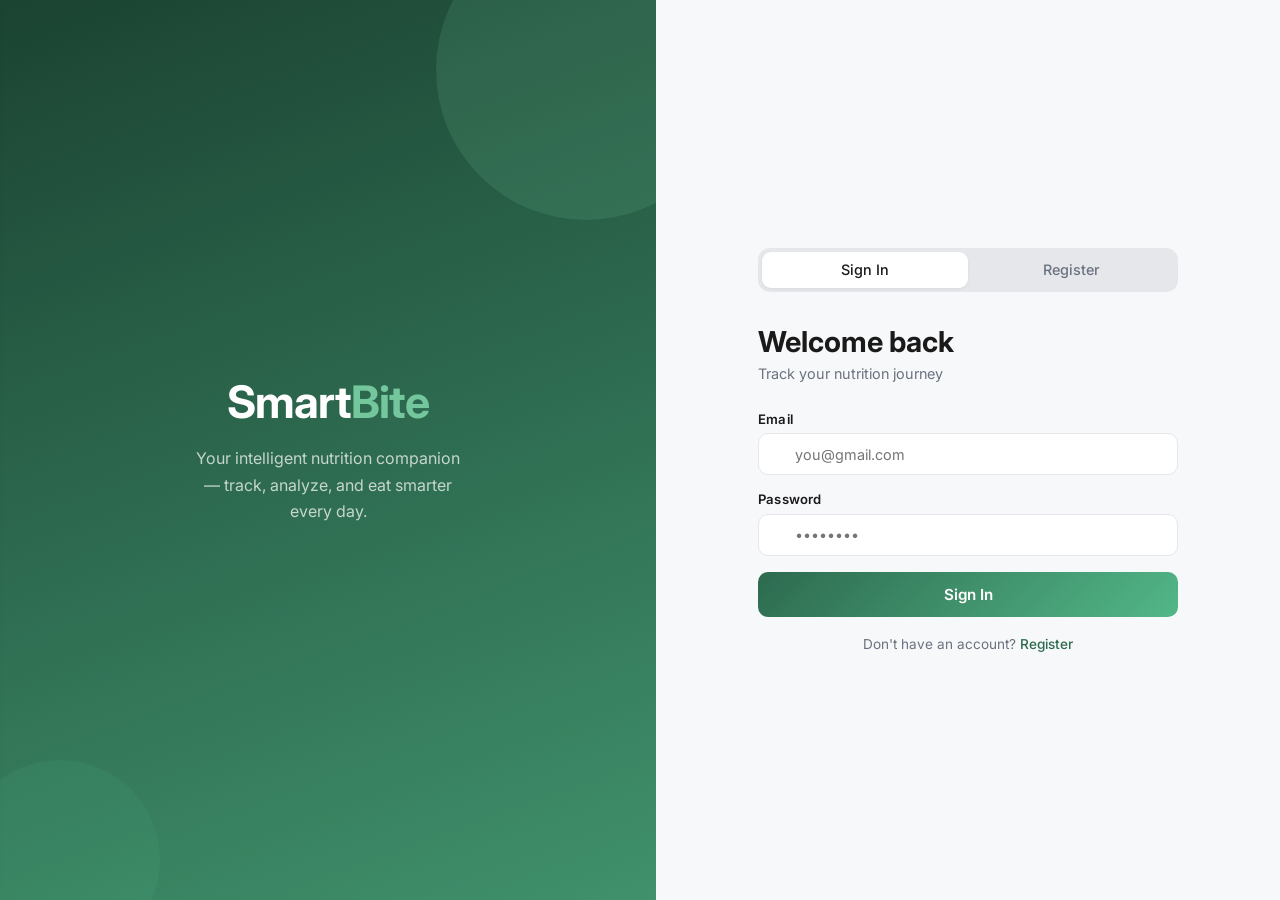
==== app.html @ bdd1c7d5 "Update app.html" ====
<!DOCTYPE html>
<html lang="en" data-theme="light">
<head>
  <meta charset="UTF-8">
  <meta name="viewport" content="width=device-width, initial-scale=1.0">
  <title>SmartBite — Your Nutrition Companion</title>
  <link href="https://fonts.googleapis.com/css2?family=Inter:wght@300;400;500;600;700&display=swap" rel="stylesheet">
  <link rel="stylesheet" href="https://cdnjs.cloudflare.com/ajax/libs/lucide/0.263.1/lucide.min.css">
  <link rel="stylesheet" href="style.css">
  <script src="https://cdn.jsdelivr.net/npm/@emailjs/browser@4/dist/email.min.js"></script>
  <script src="https://unpkg.com/lucide@latest/dist/umd/lucide.js"></script>
</head>
<body>

<!-- ========== OTP OVERLAY ========== -->
<div id="otp-screen">
  <div class="otp-box">
    <div class="otp-icon-wrap"><i data-lucide="mail-check" width="36" height="36"></i></div>
    <div class="otp-title">Verify your email</div>
    <div class="otp-sub">We sent a 6-digit code to<br><strong id="otp-email-display"></strong><br>Enter it below to activate your account.</div>
    <div class="otp-inputs">
      <input type="text" maxlength="1" id="otp-1" oninput="window.otpMove(this,1)" onkeydown="window.otpBack(event,1)">
      <input type="text" maxlength="1" id="otp-2" oninput="window.otpMove(this,2)" onkeydown="window.otpBack(event,2)">
      <input type="text" maxlength="1" id="otp-3" oninput="window.otpMove(this,3)" onkeydown="window.otpBack(event,3)">
      <input type="text" maxlength="1" id="otp-4" oninput="window.otpMove(this,4)" onkeydown="window.otpBack(event,4)">
      <input type="text" maxlength="1" id="otp-5" oninput="window.otpMove(this,5)" onkeydown="window.otpBack(event,5)">
      <input type="text" maxlength="1" id="otp-6" oninput="window.otpMove(this,6)" onkeydown="window.otpBack(event,6)">
    </div>
    <div class="otp-error" id="otp-error"></div>
    <button class="btn-primary" style="width:100%;margin-bottom:0.75rem" onclick="window.verifyOTP()">Verify &amp; Create Account</button>
    <div class="otp-resend">Didn't receive it? <a onclick="window.resendOTP()">Resend code</a></div>
    <div style="font-size:0.78rem;color:var(--muted);margin-top:0.5rem">
      <a href="#" style="color:var(--muted)" onclick="window.closeOTP(); return false;">← Back to registration</a>
    </div>
  </div>
</div>

<!-- ========== TERMS MODAL ========== -->
<div id="terms-modal">
  <div class="terms-box">
    <div class="terms-header">
      <h3>Terms of Service &amp; Privacy Policy</h3>
      <button class="terms-close" onclick="window.closeTerms()"><i data-lucide="x" width="18" height="18"></i></button>
    </div>
    <div class="terms-body">
      <p>Welcome to <strong>SmartBite</strong>. By creating an account, you agree to the following terms.</p>
      <h4>1. Acceptance of Terms</h4>
      <p>By registering and using SmartBite, you agree to be bound by these Terms of Service.</p>
      <h4>2. Use of the Service</h4>
      <p>SmartBite is a personal nutrition tracking tool for informational purposes only. Content including calorie estimates, BMI calculations, and AI-generated tips does not constitute medical advice. You must be at least 13 years of age to use SmartBite.</p>
      <h4>3. Health Disclaimer</h4>
      <p>SmartBite is not a substitute for professional medical advice. Always consult a qualified healthcare provider before making significant dietary changes.</p>
      <h4>4. Data Collection &amp; Privacy</h4>
      <p>We collect personal information provided during registration and food log data. This is stored securely via Firebase and used solely to provide app features. We do not sell or share your data with third parties for marketing.</p>
      <h4>5. AI-Generated Content</h4>
      <p>SmartBite uses AI to analyze food items and generate insights. These are estimates only and should not be used as a sole basis for medical or dietary decisions.</p>
      <h4>6. Account Termination</h4>
      <p>You may delete your account at any time. We reserve the right to suspend accounts that violate these terms.</p>
      <h4>7. Changes to Terms</h4>
      <p>We may update these Terms periodically. Continued use of SmartBite after changes constitutes acceptance.</p>
      <h4>8. Contact</h4>
      <p>Questions? Contact us at <strong>support@smartbite.app</strong></p>
      <p style="margin-top:1rem;color:var(--muted);font-size:0.78rem">Last updated: May 2026</p>
    </div>
    <div class="terms-footer">
      <button class="btn-primary" style="width:100%;max-width:280px" onclick="window.acceptTerms()">I Understand &amp; Agree</button>
    </div>
  </div>
</div>

<!-- ========== BURGER MENU ========== -->
<div id="burger-overlay" onclick="window.closeBurger()"></div>
<div id="burger-menu">
  <div class="burger-header">
    <div class="burger-logo">Smart<span>Bite</span></div>
    <button onclick="window.closeBurger()" class="burger-close"><i data-lucide="x" width="20" height="20"></i></button>
  </div>
  <div class="burger-user">
    <div class="burger-avatar" id="burger-avatar">?</div>
    <div>
      <div class="burger-name" id="burger-name">--</div>
      <div class="burger-email" id="burger-email">--</div>
    </div>
  </div>
  <nav class="burger-nav">
    <button class="burger-link active" onclick="window.showPage('dashboard'); window.closeBurger()">
      <i data-lucide="layout-dashboard" width="18" height="18"></i> Dashboard
    </button>
    <button class="burger-link" onclick="window.showPage('log'); window.closeBurger()">
      <i data-lucide="clipboard-list" width="18" height="18"></i> Food Log
    </button>
    <button class="burger-link" onclick="window.showPage('recommendations'); window.closeBurger()">
      <i data-lucide="lightbulb" width="18" height="18"></i> Smart Advice
    </button>
    <button class="burger-link" onclick="window.showPage('profile'); window.closeBurger()">
      <i data-lucide="user" width="18" height="18"></i> Profile
    </button>
  </nav>
  <div class="burger-divider"></div>
  <div class="burger-bottom">
    <div class="burger-theme-row">
      <span><i data-lucide="sun" width="16" height="16"></i> Theme</span>
      <button class="theme-toggle" id="theme-toggle-btn" onclick="window.toggleTheme()">
        <span class="theme-thumb"></span>
      </button>
    </div>
    <button class="burger-logout" onclick="window.doLogout()">
      <i data-lucide="log-out" width="18" height="18"></i> Logout
    </button>
  </div>
</div>

<!-- ========== AUTH SCREEN ========== -->
<div id="auth-screen">
  <div class="auth-left">
    <div class="auth-logo">Smart<span>Bite</span></div>
    <p class="auth-tagline">Your intelligent nutrition companion — track, analyze, and eat smarter every day.</p>
    <div class="auth-deco-circles">
      <div class="deco-circle c1"></div>
      <div class="deco-circle c2"></div>
    </div>
  </div>
  <div class="auth-right">
    <div class="auth-box">
      <div class="auth-tabs">
        <div class="auth-tab active" onclick="window.switchTab('login')">Sign In</div>
        <div class="auth-tab" onclick="window.switchTab('register')">Register</div>
      </div>

      <!-- LOGIN FORM -->
      <div id="login-form">
        <h1 class="auth-title">Welcome back</h1>
        <p class="auth-sub">Track your nutrition journey</p>
        <div class="field">
          <label>Email</label>
          <div class="input-icon-wrap">
            <i data-lucide="mail" width="16" height="16" class="input-icon"></i>
            <input type="email" id="login-email" placeholder="you@gmail.com">
          </div>
        </div>
        <div class="field">
          <label>Password</label>
          <div class="input-icon-wrap">
            <i data-lucide="lock" width="16" height="16" class="input-icon"></i>
            <input type="password" id="login-pass" placeholder="••••••••">
            <button type="button" class="eye-btn" onclick="window.togglePass('login-pass', this)">
              <i data-lucide="eye" width="16" height="16"></i>
            </button>
          </div>
        </div>
        <button class="btn-primary" onclick="window.doLogin()">Sign In</button>
        <p class="auth-switch">Don't have an account? <a href="#" onclick="window.switchTab('register'); return false;">Register</a></p>
      </div>

      <!-- REGISTER FORM -->
      <div id="register-form" style="display:none">
        <h1 class="auth-title">Create account</h1>
        <p class="auth-sub">Let's personalize your experience</p>
        <div class="field-row">
          <div class="field"><label>First Name</label>
            <div class="input-icon-wrap"><i data-lucide="user" width="16" height="16" class="input-icon"></i><input type="text" id="reg-fname" placeholder="Juan"></div>
          </div>
          <div class="field"><label>Last Name</label>
            <div class="input-icon-wrap"><i data-lucide="user" width="16" height="16" class="input-icon"></i><input type="text" id="reg-lname" placeholder="Cruz"></div>
          </div>
        </div>
        <div class="field">
          <label>Gmail Address</label>
          <div class="input-icon-wrap">
            <i data-lucide="mail" width="16" height="16" class="input-icon"></i>
            <input type="email" id="reg-email" placeholder="you@gmail.com" oninput="window.checkGmail()">
          </div>
          <div class="pass-hint" id="gmail-hint"></div>
        </div>
        <div class="field">
          <label>Password</label>
          <div class="input-icon-wrap">
            <i data-lucide="lock" width="16" height="16" class="input-icon"></i>
            <input type="password" id="reg-pass" placeholder="Min. 8 chars, A-Z, 0-9, @#$..." oninput="window.checkPassStrength()">
            <button type="button" class="eye-btn" onclick="window.togglePass('reg-pass', this)">
              <i data-lucide="eye" width="16" height="16"></i>
            </button>
          </div>
          <div class="pass-strength"><div class="pass-strength-bar" id="pass-bar"></div></div>
          <div class="pass-hint" id="pass-hint"></div>
          <div class="pass-rules" id="pass-rules">
            <div class="rule" id="r-len"><i data-lucide="circle" width="12" height="12"></i> At least 8 characters</div>
            <div class="rule" id="r-upper"><i data-lucide="circle" width="12" height="12"></i> One uppercase letter (A-Z)</div>
            <div class="rule" id="r-num"><i data-lucide="circle" width="12" height="12"></i> One number (0-9)</div>
            <div class="rule" id="r-special"><i data-lucide="circle" width="12" height="12"></i> One special character (!@#$%)</div>
          </div>
        </div>
        <div class="field">
          <label>Confirm Password</label>
          <div class="input-icon-wrap">
            <i data-lucide="lock" width="16" height="16" class="input-icon"></i>
            <input type="password" id="reg-pass-confirm" placeholder="Re-enter your password" oninput="window.checkPassMatch()">
            <button type="button" class="eye-btn" onclick="window.togglePass('reg-pass-confirm', this)">
              <i data-lucide="eye" width="16" height="16"></i>
            </button>
          </div>
          <div class="pass-hint" id="pass-match-hint"></div>
        </div>
        <div class="field-row">
          <div class="field"><label>Age</label>
            <div class="input-icon-wrap"><i data-lucide="calendar" width="16" height="16" class="input-icon"></i><input type="number" id="reg-age" placeholder="25" min="10" max="100"></div>
          </div>
          <div class="field"><label>Gender</label>
            <select id="reg-gender">
              <option value="male">Male</option>
              <option value="female">Female</option>
              <option value="prefer_not">Prefer not to say</option>
            </select>
          </div>
        </div>
        <div class="field-row">
          <div class="field"><label>Height (cm)</label>
            <div class="input-icon-wrap"><i data-lucide="ruler" width="16" height="16" class="input-icon"></i><input type="number" id="reg-height" placeholder="170" min="100" max="250"></div>
          </div>
          <div class="field"><label>Weight (kg)</label>
            <div class="input-icon-wrap"><i data-lucide="weight" width="16" height="16" class="input-icon"></i><input type="number" id="reg-weight" placeholder="65" min="30" max="300"></div>
          </div>
        </div>
        <div class="field"><label>Goal</label>
          <select id="reg-goal">
            <option value="lose">Lose Weight</option>
            <option value="maintain">Maintain Weight</option>
            <option value="gain">Gain Muscle</option>
            <option value="healthy">Eat Healthier</option>
          </select>
        </div>
        <div class="checkbox-row">
          <input type="checkbox" id="reg-terms">
          <label for="reg-terms">I have read and agree to the <a onclick="window.openTerms(); return false;">Terms of Service &amp; Privacy Policy</a></label>
        </div>
        <button class="btn-primary" style="margin-top:1rem" onclick="window.doRegister()">Continue to Verification</button>
        <p class="auth-switch">Already have an account? <a href="#" onclick="window.switchTab('login'); return false;">Sign In</a></p>
      </div>
    </div>
  </div>
</div>

<!-- ========== APP SCREEN ========== -->
<div id="app-screen" style="display:none">
  <nav>
    <button class="burger-btn" onclick="window.openBurger()"><i data-lucide="menu" width="22" height="22"></i></button>
    <div class="nav-logo">Smart<span>Bite</span></div>
    <div class="nav-avatar-wrap">
      <div class="avatar" id="nav-avatar" onclick="window.showPage('profile')">?</div>
    </div>
  </nav>

  <div class="main">

    <!-- DASHBOARD PAGE -->
    <div class="page active" id="page-dashboard">
      <h1 class="page-title" id="dash-greeting">Good morning!</h1>
      <p class="page-sub" id="dash-date">Today's nutrition overview</p>

      <div class="bmi-hero">
        <div class="bmi-hero-left">
          <div class="bmi-label">YOUR BMI</div>
          <div class="bmi-value" id="dash-bmi">--</div>
          <div class="bmi-cat" id="dash-bmi-cat">--</div>
          <div class="bmi-note" id="dash-bmi-note"></div>
        </div>
        <div class="bmi-hero-right">
          <div class="cal-label">TODAY'S CALORIES</div>
          <div class="cal-value" id="dash-cals-today">0</div>
          <div class="cal-goal" id="dash-cals-goal"></div>
          <div class="cal-bar-track"><div class="cal-bar-fill" id="dash-cal-bar"></div></div>
        </div>
      </div>

      <div class="stats-grid">
        <div class="stat-card">
          <div class="stat-icon" style="background:var(--green-pale)"><i data-lucide="salad" width="20" height="20" style="color:var(--green)"></i></div>
          <div class="stat-num" id="s-foods">0</div>
          <div class="stat-lbl">Foods logged today</div>
          <div class="stat-prog"><div class="stat-prog-bar" id="sp-foods"></div></div>
        </div>
        <div class="stat-card">
          <div class="stat-icon" style="background:#FFF3E0"><i data-lucide="leaf" width="20" height="20" style="color:#E65100"></i></div>
          <div class="stat-num" id="s-healthy">0%</div>
          <div class="stat-lbl">Healthy food ratio</div>
          <div class="stat-prog"><div class="stat-prog-bar orange" id="sp-healthy"></div></div>
        </div>
        <div class="stat-card">
          <div class="stat-icon" style="background:#E3F2FD"><i data-lucide="flame" width="20" height="20" style="color:#1565C0"></i></div>
          <div class="stat-num" id="s-streak">0</div>
          <div class="stat-lbl">Day logging streak</div>
          <div class="stat-prog"><div class="stat-prog-bar blue" id="sp-streak"></div></div>
        </div>
      </div>

      <!-- Nutrition Tips Panel (small, on dashboard) -->
      <div class="dash-tips-row">
        <div class="dash-tips-card" id="dash-tips-card">
          <div class="dash-tips-header">
            <i data-lucide="lightbulb" width="16" height="16"></i>
            <span>Quick Tip</span>
            <div class="dash-tip-badge" id="dash-tip-badge">🎯 Goal</div>
          </div>
          <div class="dash-tip-body" id="dash-tip-body">Loading your tip...</div>
        </div>
      </div>

      <h2 class="section-hd">Recent Food Logs</h2>
      <div class="recent-grid" id="dash-recent"></div>

      <h2 class="section-hd" style="margin-top:1.5rem">Smart Recommendations</h2>
      <div id="dash-recos"></div>
    </div>

    <!-- FOOD LOG PAGE -->
    <div class="page" id="page-log">
      <h1 class="page-title">Food Log</h1>
      <p class="page-sub">Snap a photo of your meal or type it in — AI will estimate the calories instantly</p>

      <div class="log-form">
        <div class="log-form-title">Log a Meal</div>

        <!-- Photo Upload Zone -->
        <div class="photo-upload-zone" id="photo-upload-zone" onclick="document.getElementById('food-photo-input').click()" ondragover="event.preventDefault()" ondrop="window.handlePhotoDrop(event)">
          <input type="file" id="food-photo-input" accept="image/*" capture="environment" style="display:none" onchange="window.handleFoodPhoto(this)">
          <div class="photo-upload-inner" id="photo-upload-inner">
            <div class="photo-upload-icon">
              <i data-lucide="camera" width="28" height="28"></i>
            </div>
            <div class="photo-upload-text">Tap to take a photo or upload food image</div>
            <div class="photo-upload-hint">📷 AI sees your food and calculates calories — no typing needed!</div>
          </div>
          <div class="photo-preview-wrap" id="photo-preview-wrap" style="display:none">
            <img id="food-photo-preview" src="" alt="Food preview">
            <button class="photo-remove-btn" onclick="window.clearFoodPhoto(event)" title="Remove photo">
              <i data-lucide="x" width="14" height="14"></i>
            </button>
          </div>
        </div>

        <!-- Food Name + Meal Row -->
        <div class="log-row" style="margin-top:1rem">
          <div class="field" style="margin:0">
            <label>Food Name <span style="color:var(--green);font-weight:500;font-size:.75rem">— AI detects from photo automatically</span></label>
            <div class="input-icon-wrap">
              <i data-lucide="utensils" width="16" height="16" class="input-icon"></i>
              <input type="text" id="food-name" placeholder="Optional — leave blank if using photo">
            </div>
          </div>
          <div class="field" style="margin:0">
            <label>Meal Time</label>
            <select id="food-meal">
              <option value="breakfast">Breakfast</option>
              <option value="lunch" selected>Lunch</option>
              <option value="dinner">Dinner</option>
              <option value="snack">Snack</option>
            </select>
          </div>
          <div class="field" style="margin:0;display:flex;align-items:flex-end">
            <button class="btn-primary btn-analyze" onclick="window.logFood()">
              <i data-lucide="scan-line" width="15" height="15"></i> Analyze &amp; Log
            </button>
          </div>
        </div>

        <div id="analysis-area" style="display:none;margin-top:1rem">
          <div class="analysis-loading" id="analysis-loading"><div class="spinner"></div> Analyzing with AI...</div>
          <div class="analysis-box" id="analysis-result" style="display:none"></div>
        </div>
      </div>

      <h2 class="section-hd">Today's Log</h2>
      <div class="log-entries" id="log-entries">
        <div class="empty-state">
          <i data-lucide="utensils-crossed" width="40" height="40" style="color:var(--muted);margin-bottom:.8rem"></i>
          <div>No foods logged yet today</div>
          <div class="empty-hint">Take a photo or type your first meal above</div>
        </div>
      </div>
    </div>

    <!-- SMART ADVICE PAGE -->
    <div class="page" id="page-recommendations">
      <h1 class="page-title">Smart Advice</h1>
      <p class="page-sub">AI-powered personalized nutrition tips based on your goal</p>

      <div class="advice-grid">
        <!-- LEFT: Nutrition Tips -->
        <div class="settings-card">
          <div class="settings-title"><i data-lucide="sparkles" width="14" height="14"></i> Nutrition Tips</div>
          <div class="tips-panel" id="nutrition-tips-panel">
            <div class="goal-badge" id="tips-goal-badge">Your Goal</div>
          </div>
        </div>

        <!-- RIGHT: SmartBite AI Advice -->
        <div class="settings-card ai-advice-card">
          <div class="settings-title"><i data-lucide="bot" width="14" height="14"></i> SmartBite AI Advisor</div>
          <div id="ai-advice-content">
            <div class="ai-advice-intro">
              <i data-lucide="brain-circuit" width="32" height="32" style="color:var(--green);margin-bottom:.5rem"></i>
              <p>Get personalized AI nutrition advice based on your profile, BMI, and recent food logs.</p>
            </div>
            <button class="btn-primary" style="margin-top:0" onclick="window.generateAIAdvice()">
              <i data-lucide="sparkles" width="15" height="15"></i> Generate My Advice
            </button>
            <div id="ai-advice-result" style="display:none;margin-top:1rem"></div>
          </div>
          <div class="settings-title" style="margin-top:1.5rem"><i data-lucide="trending-up" width="14" height="14"></i> Weekly Insights</div>
          <div id="weekly-insights">Loading...</div>
        </div>
      </div>
    </div>

    <!-- PROFILE PAGE -->
    <div class="page" id="page-profile">
      <h1 class="page-title">Profile &amp; Settings</h1>
      <p class="page-sub">Manage your personal information</p>
      <div class="profile-grid">
        <div>
          <div class="profile-card">
            <!-- Profile Picture Upload -->
            <div class="profile-pic-wrap">
              <div class="profile-avatar" id="prof-avatar">
                <img id="prof-avatar-img" src="" alt="" style="display:none;width:100%;height:100%;object-fit:cover;border-radius:50%">
                <span id="prof-avatar-initials">?</span>
              </div>
              <button class="profile-pic-btn" onclick="document.getElementById('pic-upload').click()">
                <i data-lucide="camera" width="14" height="14"></i>
              </button>
              <input type="file" id="pic-upload" accept="image/*" style="display:none" onchange="window.handleProfilePic(this)">
            </div>
            <div class="profile-name" id="prof-name">--</div>
            <div class="profile-detail" id="prof-email">--</div>
            <div class="profile-stats">
              <div class="p-stat"><div class="p-stat-val" id="prof-bmi">--</div><div class="p-stat-lbl">BMI</div></div>
              <div class="p-stat"><div class="p-stat-val" id="prof-wt">--</div><div class="p-stat-lbl">kg</div></div>
              <div class="p-stat"><div class="p-stat-val" id="prof-ht">--</div><div class="p-stat-lbl">cm</div></div>
            </div>
          </div>
        </div>
        <div class="settings-card">
          <div class="settings-section">
            <div class="settings-title"><i data-lucide="user" width="14" height="14"></i> Personal Info</div>
            <div class="settings-row">
              <div class="field"><label>First Name</label><input type="text" id="set-fname"></div>
              <div class="field"><label>Last Name</label><input type="text" id="set-lname"></div>
            </div>
            <div class="settings-row">
              <div class="field"><label>Age</label><input type="number" id="set-age"></div>
              <div class="field"><label>Gender</label>
                <select id="set-gender">
                  <option value="male">Male</option>
                  <option value="female">Female</option>
                  <option value="prefer_not">Prefer not to say</option>
                </select>
              </div>
            </div>
          </div>
          <div class="settings-section">
            <div class="settings-title"><i data-lucide="activity" width="14" height="14"></i> Body Metrics</div>
            <div class="settings-row">
              <div class="field"><label>Height (cm)</label><input type="number" id="set-height"></div>
              <div class="field"><label>Weight (kg)</label><input type="number" id="set-weight"></div>
            </div>
          </div>
          <div class="settings-section">
            <div class="settings-title"><i data-lucide="target" width="14" height="14"></i> Goals</div>
            <div class="field"><label>Primary Goal</label>
              <select id="set-goal">
                <option value="lose">Lose Weight</option>
                <option value="maintain">Maintain Weight</option>
                <option value="gain">Gain Muscle</option>
                <option value="healthy">Eat Healthier</option>
              </select>
            </div>
            <div class="field"><label>Daily Calorie Target</label><input type="number" id="set-cals" placeholder="2000"></div>
          </div>
          <button class="btn-save" onclick="window.saveProfile()"><i data-lucide="save" width="16" height="16"></i> Save Changes</button>
        </div>
      </div>
    </div>

  </div><!-- /.main -->
</div><!-- /#app-screen -->

<div class="toast" id="toast"></div>
<script type="module" src="app.js"></script>
<script>lucide.createIcons();</script>
</body>
</html>
---- style.css ----
/* =============================================
   SMARTBITE — style.css  (Full Redesign)
   ============================================= */

/* ---- Reset & Base ---- */
*, *::before, *::after { margin:0; padding:0; box-sizing:border-box; }

/* ---- Single Font ---- */
:root {
  --font: 'Inter', sans-serif;

  /* Light theme */
  --green:        #2D6A4F;
  --green-light:  #52B788;
  --green-pale:   #D8F3DC;
  --green-mid:    #74C69D;
  --orange:       #E76F51;
  --orange-light: #F4A261;
  --yellow:       #F9C74F;
  --red:          #E63946;
  --blue:         #2196F3;

  --bg:           #F7F8FA;
  --bg2:          #FFFFFF;
  --card:         #FFFFFF;
  --text:         #1A1A1A;
  --text2:        #374151;
  --muted:        #6B7280;
  --border:       #E5E7EB;
  --shadow:       rgba(0,0,0,0.06);
  --input-bg:     #FFFFFF;
  --nav-bg:       #FFFFFF;
}

[data-theme="dark"] {
  --bg:       #0F1117;
  --bg2:      #1A1D2E;
  --card:     #1E2130;
  --text:     #F1F5F9;
  --text2:    #CBD5E1;
  --muted:    #94A3B8;
  --border:   #2D3348;
  --shadow:   rgba(0,0,0,0.3);
  --input-bg: #252840;
  --nav-bg:   #1A1D2E;
  --green-pale: rgba(82,183,136,0.15);
}

body {
  font-family: var(--font);
  background: var(--bg);
  color: var(--text);
  min-height: 100vh;
  overflow-x: hidden;
  transition: background 0.3s, color 0.3s;
}

/* =============================================
   AUTH SCREEN
   ============================================= */
#auth-screen {
  display: flex;
  min-height: 100vh;
  align-items: stretch;
}

.auth-left {
  flex: 1;
  background: linear-gradient(160deg, #1B4332 0%, #2D6A4F 50%, #40916C 100%);
  display: flex;
  flex-direction: column;
  justify-content: center;
  align-items: center;
  padding: 3rem;
  position: relative;
  overflow: hidden;
}

.auth-deco-circles { position:absolute; inset:0; pointer-events:none; }
.deco-circle { position:absolute; border-radius:50%; }
.deco-circle.c1 { top:-80px; right:-80px; width:300px; height:300px; background:rgba(116,198,157,0.15); }
.deco-circle.c2 { bottom:-60px; left:-40px; width:200px; height:200px; background:rgba(82,183,136,0.1); }

.auth-logo {
  font-family: var(--font);
  font-size: 2.8rem;
  font-weight: 700;
  color: #fff;
  letter-spacing: -1px;
  z-index: 1;
}
.auth-logo span { color: var(--green-mid); }

.auth-tagline {
  color: rgba(255,255,255,0.72);
  margin-top: 1rem;
  font-size: 1rem;
  text-align: center;
  z-index: 1;
  max-width: 280px;
  line-height: 1.65;
}

.auth-right {
  flex: 1;
  display: flex;
  align-items: center;
  justify-content: center;
  padding: 3rem 2rem;
  background: var(--bg);
  overflow-y: auto;
}

.auth-box { width:100%; max-width:420px; }

.auth-tabs {
  display: flex;
  margin-bottom: 2rem;
  background: var(--border);
  border-radius: 12px;
  padding: 4px;
}

.auth-tab {
  flex: 1;
  padding: .6rem;
  text-align: center;
  border-radius: 9px;
  cursor: pointer;
  font-size: .9rem;
  font-weight: 500;
  color: var(--muted);
  transition: all .2s;
  user-select: none;
}
.auth-tab.active {
  background: var(--card);
  color: var(--text);
  box-shadow: 0 1px 3px var(--shadow);
}

.auth-title {
  font-family: var(--font);
  font-size: 1.8rem;
  font-weight: 700;
  margin-bottom: .4rem;
  color: var(--text);
}
.auth-sub { color:var(--muted); font-size:.9rem; margin-bottom:1.8rem; }

/* ---- Input with icon ---- */
.input-icon-wrap {
  position: relative;
  display: flex;
  align-items: center;
}
.input-icon-wrap .input-icon {
  position: absolute;
  left: 12px;
  color: var(--muted);
  pointer-events: none;
  flex-shrink: 0;
}
.input-icon-wrap input {
  padding-left: 36px !important;
}
.eye-btn {
  position: absolute;
  right: 10px;
  background: none;
  border: none;
  cursor: pointer;
  color: var(--muted);
  display: flex;
  align-items: center;
  padding: 4px;
  border-radius: 4px;
}
.eye-btn:hover { color: var(--text); }

/* ---- Form Fields ---- */
.field { margin-bottom: 1rem; }
.field label {
  display: block;
  font-size: .82rem;
  font-weight: 600;
  color: var(--text);
  margin-bottom: .4rem;
  letter-spacing: .2px;
}
.field input, .field select {
  width: 100%;
  padding: .72rem 1rem;
  border: 1.5px solid var(--border);
  border-radius: 10px;
  font-family: var(--font);
  font-size: .9rem;
  background: var(--input-bg);
  color: var(--text);
  outline: none;
  transition: border-color .2s, background .3s;
}
.field input:focus, .field select:focus { border-color: var(--green-light); }

.field-row { display:grid; grid-template-columns:1fr 1fr; gap:1rem; }

/* Password strength */
.pass-strength { margin-top:5px; height:4px; border-radius:4px; background:var(--border); overflow:hidden; }
.pass-strength-bar { height:100%; border-radius:4px; transition:width .3s, background .3s; width:0; }
.pass-hint { font-size:.75rem; color:var(--muted); margin-top:4px; }

.pass-rules { margin-top: 8px; display: flex; flex-direction: column; gap: 4px; }
.rule {
  font-size: .75rem;
  color: var(--muted);
  display: flex;
  align-items: center;
  gap: 6px;
  transition: color .2s;
}
.rule.ok { color: var(--green-light); }
.rule.ok svg { color: var(--green-light); }

/* Gmail hint */
#gmail-hint { font-size: .75rem; margin-top: 4px; }

/* Checkbox */
.checkbox-row {
  display: flex;
  align-items: flex-start;
  gap: 10px;
  margin: .75rem 0 .25rem;
  font-size: .82rem;
  color: var(--text2);
  line-height: 1.5;
}
.checkbox-row input[type="checkbox"] {
  margin-top: 2px;
  width: 16px;
  height: 16px;
  accent-color: var(--green-light);
  flex-shrink: 0;
  cursor: pointer;
}
.checkbox-row a { color:var(--green); font-weight:500; cursor:pointer; text-decoration:none; }
.checkbox-row a:hover { text-decoration:underline; }

.btn-primary {
  width: 100%;
  padding: .82rem;
  background: linear-gradient(135deg, var(--green), var(--green-light));
  border: none;
  border-radius: 10px;
  color: #fff;
  font-family: var(--font);
  font-size: .95rem;
  font-weight: 600;
  cursor: pointer;
  transition: opacity .2s;
  margin-top: .5rem;
  display: flex;
  align-items: center;
  justify-content: center;
  gap: 8px;
}
.btn-primary:hover  { opacity:.9; }
.btn-primary:active { opacity:.8; transform:scale(.99); }
.btn-primary:disabled { opacity:.6; cursor:not-allowed; }

.auth-switch { text-align:center; margin-top:1.2rem; font-size:.85rem; color:var(--muted); }
.auth-switch a { color:var(--green); text-decoration:none; font-weight:500; cursor:pointer; }

/* =============================================
   NAV (Burger only)
   ============================================= */
#app-screen { min-height:100vh; display:flex; flex-direction:column; }

nav {
  background: var(--nav-bg);
  border-bottom: 1px solid var(--border);
  padding: 0 1.5rem;
  display: flex;
  align-items: center;
  justify-content: space-between;
  height: 62px;
  position: sticky;
  top: 0;
  z-index: 100;
  transition: background .3s;
}

.burger-btn {
  background: none;
  border: none;
  cursor: pointer;
  color: var(--text);
  display: flex;
  align-items: center;
  padding: 6px;
  border-radius: 8px;
  transition: background .2s;
}
.burger-btn:hover { background: var(--border); }

.nav-logo {
  font-family: var(--font);
  font-size: 1.5rem;
  font-weight: 700;
  color: var(--green);
}
.nav-logo span { color: var(--orange); }

.nav-avatar-wrap .avatar {
  width: 36px;
  height: 36px;
  border-radius: 50%;
  background: linear-gradient(135deg, var(--green), var(--green-light));
  display: flex;
  align-items: center;
  justify-content: center;
  color: #fff;
  font-weight: 600;
  font-size: .85rem;
  cursor: pointer;
  overflow: hidden;
}

/* =============================================
   BURGER MENU
   ============================================= */
#burger-overlay {
  display: none;
  position: fixed;
  inset: 0;
  background: rgba(0,0,0,0.4);
  z-index: 199;
}
#burger-overlay.open { display: block; }

#burger-menu {
  position: fixed;
  top: 0;
  left: -300px;
  width: 280px;
  height: 100vh;
  background: var(--card);
  z-index: 200;
  display: flex;
  flex-direction: column;
  transition: left .3s cubic-bezier(.4,0,.2,1);
  box-shadow: 4px 0 24px var(--shadow);
}
#burger-menu.open { left: 0; }

.burger-header {
  display: flex;
  align-items: center;
  justify-content: space-between;
  padding: 1.25rem 1.25rem 1rem;
  border-bottom: 1px solid var(--border);
}
.burger-logo { font-family:var(--font); font-size:1.4rem; font-weight:700; color:var(--green); }
.burger-logo span { color:var(--orange); }
.burger-close { background:none; border:none; cursor:pointer; color:var(--muted); display:flex; align-items:center; padding:4px; border-radius:6px; }
.burger-close:hover { color:var(--text); background:var(--border); }

.burger-user {
  display: flex;
  align-items: center;
  gap: .9rem;
  padding: 1.1rem 1.25rem;
  border-bottom: 1px solid var(--border);
}
.burger-avatar {
  width: 44px;
  height: 44px;
  border-radius: 50%;
  background: linear-gradient(135deg, var(--green), var(--green-light));
  display: flex;
  align-items: center;
  justify-content: center;
  color: #fff;
  font-weight: 700;
  font-size: 1rem;
  flex-shrink: 0;
  overflow: hidden;
}
.burger-name { font-size:.92rem; font-weight:600; color:var(--text); }
.burger-email { font-size:.76rem; color:var(--muted); margin-top:1px; }

.burger-nav { display:flex; flex-direction:column; gap:.25rem; padding:1rem .75rem; flex:1; }
.burger-link {
  display: flex;
  align-items: center;
  gap: 10px;
  padding: .72rem 1rem;
  border-radius: 10px;
  cursor: pointer;
  font-size: .9rem;
  font-weight: 500;
  color: var(--muted);
  transition: all .2s;
  border: none;
  background: none;
  font-family: var(--font);
  text-align: left;
}
.burger-link:hover { background:var(--green-pale); color:var(--green); }
.burger-link.active { background:var(--green-pale); color:var(--green); font-weight:600; }

.burger-divider { height:1px; background:var(--border); margin:0 1.25rem; }

.burger-bottom { padding:1rem 1.25rem; display:flex; flex-direction:column; gap:.75rem; }

.burger-theme-row {
  display: flex;
  align-items: center;
  justify-content: space-between;
  font-size: .88rem;
  color: var(--muted);
}
.burger-theme-row span { display:flex; align-items:center; gap:6px; }

/* Theme toggle switch */
.theme-toggle {
  width: 44px;
  height: 24px;
  background: var(--border);
  border: none;
  border-radius: 999px;
  cursor: pointer;
  position: relative;
  transition: background .3s;
}
.theme-toggle.on { background: var(--green-light); }
.theme-thumb {
  width: 18px;
  height: 18px;
  background: #fff;
  border-radius: 50%;
  position: absolute;
  top: 3px;
  left: 3px;
  transition: left .3s;
}
.theme-toggle.on .theme-thumb { left: 23px; }

.burger-logout {
  display: flex;
  align-items: center;
  gap: 10px;
  padding: .72rem 1rem;
  border-radius: 10px;
  cursor: pointer;
  font-size: .9rem;
  font-weight: 500;
  color: var(--red);
  border: 1.5px solid var(--border);
  background: none;
  font-family: var(--font);
  transition: all .2s;
}
.burger-logout:hover { background: #FFF0F0; border-color: var(--red); }

/* =============================================
   OTP OVERLAY
   ============================================= */
#otp-screen {
  display: none;
  position: fixed;
  inset: 0;
  background: rgba(0,0,0,0.45);
  z-index: 999;
  align-items: center;
  justify-content: center;
}
.otp-box {
  background: var(--card);
  border-radius: 18px;
  padding: 2.5rem 2rem;
  width: 100%;
  max-width: 400px;
  text-align: center;
  box-shadow: 0 20px 60px rgba(0,0,0,0.18);
}
.otp-icon-wrap { color: var(--green); margin-bottom: .5rem; display:flex; justify-content:center; }
.otp-title { font-size:1.25rem; font-weight:700; color:var(--text); margin-bottom:.25rem; }
.otp-sub { font-size:.85rem; color:var(--muted); margin-bottom:1.5rem; line-height:1.5; }
.otp-inputs { display:flex; gap:10px; justify-content:center; margin-bottom:1.25rem; }
.otp-inputs input {
  width:46px; height:54px;
  border:1.5px solid var(--border);
  border-radius:10px;
  text-align:center;
  font-size:1.4rem;
  font-weight:700;
  color:var(--text);
  background: var(--input-bg);
  outline:none;
  transition:border-color .2s;
}
.otp-inputs input:focus { border-color:var(--green-light); }
.otp-resend { font-size:.8rem; color:var(--muted); margin-bottom:1rem; }
.otp-resend a { color:var(--green-light); cursor:pointer; font-weight:500; text-decoration:none; }
.otp-error { color:var(--red); font-size:.8rem; margin-bottom:.75rem; min-height:1rem; }

/* =============================================
   TERMS MODAL
   ============================================= */
#terms-modal {
  display: none;
  position: fixed;
  inset: 0;
  background: rgba(0,0,0,0.5);
  z-index: 1000;
  align-items: center;
  justify-content: center;
}
.terms-box {
  background: var(--card);
  border-radius: 16px;
  width: 100%;
  max-width: 520px;
  max-height: 80vh;
  display: flex;
  flex-direction: column;
  overflow: hidden;
  box-shadow: 0 24px 60px rgba(0,0,0,0.2);
}
.terms-header {
  padding: 1.25rem 1.5rem;
  border-bottom: 1px solid var(--border);
  display: flex;
  align-items: center;
  justify-content: space-between;
}
.terms-header h3 { font-size:1rem; font-weight:700; color:var(--text); margin:0; }
.terms-close { background:none; border:none; cursor:pointer; color:var(--muted); display:flex; align-items:center; }
.terms-body { padding:1.25rem 1.5rem; overflow-y:auto; flex:1; font-size:.82rem; color:var(--text2); line-height:1.75; }
.terms-body h4 { font-size:.88rem; font-weight:700; color:var(--text); margin:1rem 0 .3rem; }
.terms-body p { margin:0 0 .5rem; }
.terms-footer { padding:1rem 1.5rem; border-top:1px solid var(--border); text-align:center; }

/* =============================================
   MAIN LAYOUT
   ============================================= */
.main { flex:1; padding:2rem; max-width:1100px; margin:0 auto; width:100%; }
.page { display:none; }
.page.active { display:block; }

.page-title { font-family:var(--font); font-size:1.9rem; font-weight:700; margin-bottom:.3rem; color:var(--text); }
.page-sub { color:var(--muted); font-size:.9rem; margin-bottom:2rem; }
.section-hd { font-family:var(--font); font-size:1.1rem; font-weight:700; margin-bottom:1rem; color:var(--text); }

/* =============================================
   DASHBOARD
   ============================================= */
.bmi-hero {
  background: linear-gradient(135deg, var(--green) 0%, var(--green-light) 100%);
  border-radius: 20px;
  padding: 2rem 2.5rem;
  color: #fff;
  display: grid;
  grid-template-columns: 1fr auto;
  align-items: center;
  margin-bottom: 1.5rem;
  gap: 2rem;
}
.bmi-label { font-size:.75rem; opacity:.8; margin-bottom:.3rem; letter-spacing:.8px; text-transform:uppercase; font-weight:600; }
.bmi-value { font-family:var(--font); font-size:3.8rem; font-weight:700; line-height:1; }
.bmi-cat { display:inline-block; background:rgba(255,255,255,0.22); padding:.3rem .9rem; border-radius:20px; font-size:.84rem; margin-top:.5rem; }
.bmi-note { margin-top:.6rem; font-size:.8rem; opacity:.72; }
.bmi-hero-right { text-align:right; }
.cal-label { font-size:.75rem; opacity:.75; margin-bottom:.4rem; letter-spacing:.6px; text-transform:uppercase; font-weight:600; }
.cal-value { font-family:var(--font); font-size:2.4rem; font-weight:700; line-height:1; }
.cal-goal { font-size:.78rem; opacity:.72; margin-top:.2rem; }
.cal-bar-track { width:150px; height:6px; background:rgba(255,255,255,0.25); border-radius:4px; margin-top:.7rem; overflow:hidden; margin-left:auto; }
.cal-bar-fill { height:100%; border-radius:4px; background:#fff; width:0%; transition:width .6s ease; }

/* Stats Grid */
.stats-grid { display:grid; grid-template-columns:repeat(3,1fr); gap:1rem; margin-bottom:1.5rem; }
.stat-card { background:var(--card); border:1px solid var(--border); border-radius:14px; padding:1.2rem; transition:box-shadow .2s; }
.stat-card:hover { box-shadow:0 4px 20px var(--shadow); }
.stat-icon { width:38px; height:38px; border-radius:10px; display:flex; align-items:center; justify-content:center; margin-bottom:.8rem; }
.stat-num { font-family:var(--font); font-size:1.9rem; font-weight:700; line-height:1; color:var(--text); }
.stat-lbl { font-size:.78rem; color:var(--muted); margin-top:.2rem; }
.stat-prog { height:4px; background:var(--border); border-radius:4px; margin-top:.8rem; overflow:hidden; }
.stat-prog-bar { height:100%; border-radius:4px; background:linear-gradient(90deg, var(--green), var(--green-light)); width:0%; transition:width .6s ease; }
.stat-prog-bar.orange { background:linear-gradient(90deg, var(--orange-light), var(--yellow)); }
.stat-prog-bar.blue { background:linear-gradient(90deg, #2196F3, #64B5F6); }

/* Dashboard Quick Tip */
.dash-tips-row { margin-bottom: 1.5rem; }
.dash-tips-card {
  background: var(--card);
  border: 1px solid var(--border);
  border-left: 4px solid var(--green-light);
  border-radius: 14px;
  padding: 1rem 1.25rem;
}
.dash-tips-header {
  display: flex;
  align-items: center;
  gap: 8px;
  font-size: .78rem;
  font-weight: 600;
  color: var(--green);
  text-transform: uppercase;
  letter-spacing: .5px;
  margin-bottom: .5rem;
}
.dash-tip-badge {
  margin-left: auto;
  background: var(--green-pale);
  color: var(--green);
  font-size: .72rem;
  padding: 2px 10px;
  border-radius: 999px;
  font-weight: 600;
}
.dash-tip-body { font-size: .88rem; color: var(--text2); line-height: 1.6; }

/* Recent food grid */
.recent-grid { display:grid; grid-template-columns:repeat(auto-fill, minmax(200px,1fr)); gap:.8rem; }
.food-chip { background:var(--card); border:1px solid var(--border); border-radius:12px; padding:1rem; display:flex; align-items:center; gap:.8rem; transition:box-shadow .2s; }
.food-chip:hover { box-shadow:0 2px 12px var(--shadow); }
.food-dot { width:10px; height:10px; border-radius:50%; flex-shrink:0; }
.food-chip-name { font-size:.88rem; font-weight:500; color:var(--text); }
.food-chip-cal { font-size:.78rem; color:var(--muted); }

/* Recommendation cards */
.reco-card {
  background: var(--card);
  border: 1px solid var(--border);
  border-left: 3px solid var(--orange);
  border-radius: 14px;
  padding: 1rem 1.25rem;
  display: flex;
  align-items: flex-start;
  gap: 1rem;
  margin-bottom: .8rem;
}
.reco-icon { color: var(--orange); flex-shrink:0; }
.reco-text { font-size:.88rem; color:var(--text2); line-height:1.6; }
.reco-text strong { color:var(--orange); display:block; margin-bottom:.2rem; font-size:.78rem; text-transform:uppercase; letter-spacing:.4px; }

/* =============================================
   FOOD LOG PAGE — PHOTO UPLOAD
   ============================================= */
.log-form { background:var(--card); border:1px solid var(--border); border-radius:16px; padding:1.5rem; margin-bottom:2rem; }
.log-form-title { font-family:var(--font); font-size:1.1rem; font-weight:700; margin-bottom:1rem; color:var(--text); }

/* Photo Upload Zone */
.photo-upload-zone {
  border: 2px dashed var(--border);
  border-radius: 14px;
  cursor: pointer;
  overflow: hidden;
  transition: border-color .2s, background .2s;
  background: var(--bg);
  position: relative;
  min-height: 130px;
  display: flex;
  align-items: center;
  justify-content: center;
}
.photo-upload-zone:hover {
  border-color: var(--green-light);
  background: var(--green-pale);
}
.photo-upload-zone.has-photo {
  border-style: solid;
  border-color: var(--green-light);
}

.photo-upload-inner {
  display: flex;
  flex-direction: column;
  align-items: center;
  justify-content: center;
  padding: 1.5rem;
  gap: .5rem;
  text-align: center;
}
.photo-upload-icon {
  width: 52px;
  height: 52px;
  border-radius: 14px;
  background: linear-gradient(135deg, var(--green), var(--green-light));
  display: flex;
  align-items: center;
  justify-content: center;
  color: #fff;
  margin-bottom: .25rem;
}
.photo-upload-text {
  font-size: .9rem;
  font-weight: 600;
  color: var(--text);
}
.photo-upload-hint {
  font-size: .78rem;
  color: var(--muted);
}

.photo-preview-wrap {
  width: 100%;
  position: relative;
}
.photo-preview-wrap img {
  width: 100%;
  max-height: 220px;
  object-fit: cover;
  display: block;
  border-radius: 12px;
}
.photo-remove-btn {
  position: absolute;
  top: 8px;
  right: 8px;
  width: 28px;
  height: 28px;
  border-radius: 50%;
  background: rgba(0,0,0,0.55);
  border: none;
  color: #fff;
  cursor: pointer;
  display: flex;
  align-items: center;
  justify-content: center;
  transition: background .2s;
  z-index: 2;
}
.photo-remove-btn:hover { background: var(--red); }

.log-row { display:grid; grid-template-columns:2fr 1fr auto; gap:.8rem; align-items:end; }
.btn-analyze { width:auto; padding:.72rem 1.3rem; white-space:nowrap; margin-top:0; }

.analysis-loading { display:flex; align-items:center; gap:.6rem; color:var(--muted); font-size:.85rem; padding:.5rem 0; }
.spinner { width:16px; height:16px; border:2px solid var(--border); border-top-color:var(--green); border-radius:50%; animation:spin .8s linear infinite; flex-shrink:0; }
@keyframes spin { to { transform:rotate(360deg); } }

.analysis-box { background:var(--card); border:1px solid var(--border); border-radius:14px; padding:1.2rem; font-size:.88rem; line-height:1.6; color:var(--text); }
.log-entries { display:flex; flex-direction:column; gap:.8rem; }
.log-entry { background:var(--card); border:1px solid var(--border); border-radius:12px; padding:1rem 1.2rem; display:flex; align-items:center; gap:1rem; }
.entry-meal { font-size:.72rem; font-weight:600; padding:.22rem .65rem; border-radius:20px; text-transform:uppercase; letter-spacing:.5px; }
.entry-name { flex:1; font-size:.9rem; font-weight:500; color:var(--text); }
.entry-cal { font-size:.9rem; font-weight:600; color:var(--green); }
.entry-badge { font-size:.72rem; padding:.22rem .65rem; border-radius:20px; font-weight:500; }
.meal-tag-breakfast { background:#E3F2FD; color:#1565C0; }
.meal-tag-lunch     { background:#E8F5E9; color:#2E7D32; }
.meal-tag-dinner    { background:#FFF3E0; color:#E65100; }
.meal-tag-snack     { background:#FCE4EC; color:#C2185B; }
.badge-healthy      { background:#D8F3DC; color:#1B4332; }
.badge-moderate     { background:#FFF3CD; color:#856404; }
.badge-unhealthy    { background:#FFE5E5; color:#C62828; }
.empty-state { text-align:center; padding:3rem; color:var(--muted); font-size:.9rem; display:flex; flex-direction:column; align-items:center; }
.empty-hint { margin-top:.3rem; font-size:.8rem; }

/* =============================================
   ADVICE PAGE
   ============================================= */
.advice-grid { display:grid; grid-template-columns:1fr 1fr; gap:1.5rem; }

.settings-card { background:var(--card); border:1px solid var(--border); border-radius:16px; padding:1.5rem; }
.settings-title {
  font-size:.75rem;
  font-weight:700;
  color:var(--green);
  text-transform:uppercase;
  letter-spacing:.7px;
  margin-bottom:1rem;
  display:flex;
  align-items:center;
  gap:6px;
}

/* Nutrition Tips */
.tips-panel { display:flex; flex-direction:column; gap:.9rem; }
.goal-badge {
  display:inline-flex; align-items:center; gap:8px;
  background:var(--green-pale); color:var(--green); font-size:.78rem;
  font-weight:600; padding:5px 12px; border-radius:999px;
  margin-bottom:.25rem; width:fit-content;
}
.tip-card {
  display:flex; align-items:flex-start; gap:12px;
  background:var(--bg); border:1px solid var(--border);
  border-radius:12px; padding:.9rem 1rem;
  transition:box-shadow .2s;
}
.tip-card:hover { box-shadow:0 2px 12px var(--shadow); }
.tip-icon { width:36px; height:36px; border-radius:9px; display:flex; align-items:center; justify-content:center; flex-shrink:0; }
.tip-body { flex:1; }
.tip-title { font-size:.86rem; font-weight:600; color:var(--text); margin:0 0 3px; }
.tip-desc { font-size:.8rem; color:var(--muted); line-height:1.55; margin:0; }
.tip-tag { display:inline-block; font-size:.7rem; font-weight:600; padding:2px 8px; border-radius:999px; margin-top:5px; }
.did-you-know {
  border-left:3px solid var(--green-light); background:var(--green-pale);
  border-radius:0 10px 10px 0; padding:.9rem 1.1rem;
  font-size:.82rem; color:var(--green); line-height:1.6;
}
.did-you-know strong { display:block; font-size:.7rem; letter-spacing:.06em; text-transform:uppercase; margin-bottom:4px; }

/* AI Advice */
.ai-advice-card { display:flex; flex-direction:column; }
.ai-advice-intro { text-align:center; padding:1rem 0; color:var(--muted); font-size:.88rem; line-height:1.6; display:flex; flex-direction:column; align-items:center; }
#ai-advice-result { background:var(--bg); border:1px solid var(--border); border-radius:12px; padding:1.1rem; font-size:.87rem; line-height:1.75; color:var(--text2); }

#weekly-insights { font-size:.87rem; line-height:1.75; color:var(--text2); }

/* =============================================
   PROFILE PAGE
   ============================================= */
.profile-grid { display:grid; grid-template-columns:280px 1fr; gap:2rem; }
.profile-card { background:var(--card); border:1px solid var(--border); border-radius:16px; padding:1.5rem; text-align:center; }

.profile-pic-wrap { position:relative; width:90px; margin:0 auto 1rem; }
.profile-avatar {
  width:90px; height:90px; border-radius:50%;
  background:linear-gradient(135deg, var(--green), var(--green-light));
  display:flex; align-items:center; justify-content:center;
  color:#fff; font-size:2rem; font-weight:700;
  overflow:hidden;
}
.profile-pic-btn {
  position:absolute; bottom:0; right:0;
  width:28px; height:28px;
  background:var(--green); color:#fff; border:2px solid var(--card);
  border-radius:50%; cursor:pointer;
  display:flex; align-items:center; justify-content:center;
  transition:background .2s;
}
.profile-pic-btn:hover { background:var(--green-light); }

.profile-name { font-family:var(--font); font-size:1.3rem; font-weight:700; color:var(--text); }
.profile-detail { font-size:.83rem; color:var(--muted); margin-top:.3rem; }
.profile-stats { display:grid; grid-template-columns:1fr 1fr 1fr; gap:.5rem; margin-top:1.2rem; }
.p-stat { background:var(--bg); border-radius:10px; padding:.7rem .5rem; text-align:center; border:1px solid var(--border); }
.p-stat-val { font-weight:700; font-size:1rem; color:var(--text); }
.p-stat-lbl { font-size:.72rem; color:var(--muted); }

.settings-section { margin-bottom:1.8rem; }
.settings-row { display:grid; grid-template-columns:1fr 1fr; gap:1rem; }
.btn-save {
  padding:.72rem 1.8rem; background:var(--green); color:#fff;
  border:none; border-radius:10px; font-family:var(--font);
  font-size:.9rem; font-weight:600; cursor:pointer; transition:background .2s;
  display:flex; align-items:center; gap:8px;
}
.btn-save:hover { background:var(--green-light); }

/* =============================================
   TOAST
   ============================================= */
.toast {
  position:fixed; bottom:2rem; right:2rem;
  background:var(--text); color:var(--bg);
  padding:.8rem 1.4rem; border-radius:12px;
  font-size:.88rem; z-index:9999;
  opacity:0; transform:translateY(10px);
  transition:all .3s ease; pointer-events:none;
  font-family:var(--font);
}
.toast.show { opacity:1; transform:translateY(0); }

/* =============================================
   RESPONSIVE
   ============================================= */
@media (max-width:900px) {
  #auth-screen { flex-direction:column; }
  .auth-left { min-height:200px; padding:2rem; }
  .stats-grid { grid-template-columns:1fr 1fr; }
  .bmi-hero { grid-template-columns:1fr; }
  .bmi-hero-right { text-align:left; }
  .cal-bar-track { margin-left:0; }
  .advice-grid { grid-template-columns:1fr; }
  .profile-grid { grid-template-columns:1fr; }
  .log-row { grid-template-columns:1fr 1fr; }
  .btn-analyze { grid-column:span 2; }
}

@media (max-width:600px) {
  .main { padding:1rem; }
  nav { padding:0 1rem; }
  .stats-grid { grid-template-columns:1fr; }
  .log-row { grid-template-columns:1fr; }
  .btn-analyze { grid-column:span 1; }
}
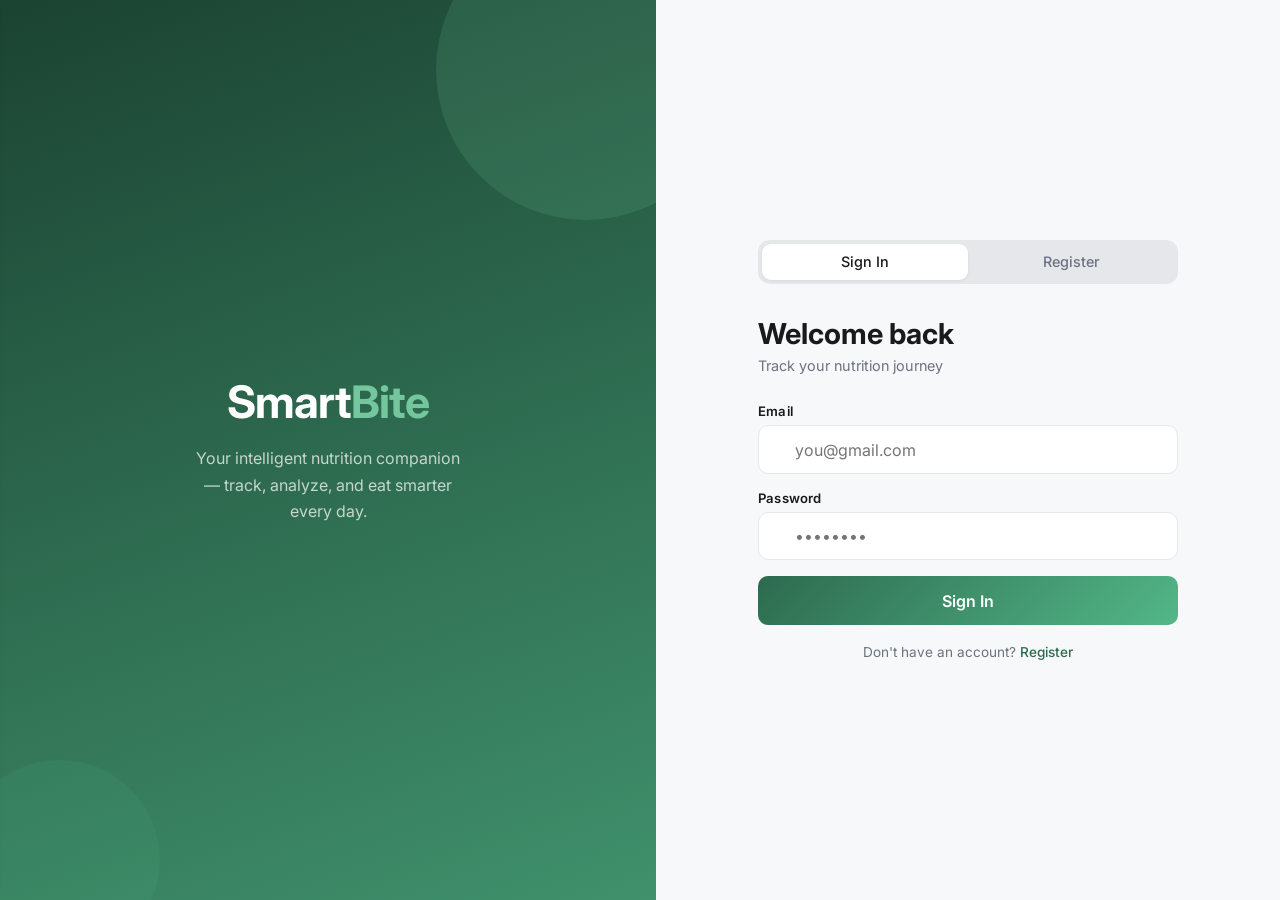
==== commit d7404a81: "Update app.html" ====
--- a/app.html
+++ b/app.html
@@ -2,7 +2,7 @@
 <html lang="en" data-theme="light">
 <head>
   <meta charset="UTF-8">
-  <meta name="viewport" content="width=device-width, initial-scale=1.0">
+  <meta name="viewport" content="width=device-width, initial-scale=1.0, viewport-fit=cover">
   <title>SmartBite — Your Nutrition Companion</title>
   <link href="https://fonts.googleapis.com/css2?family=Inter:wght@300;400;500;600;700&display=swap" rel="stylesheet">
   <link rel="stylesheet" href="https://cdnjs.cloudflare.com/ajax/libs/lucide/0.263.1/lucide.min.css">
@@ -250,7 +250,7 @@
     </div>
   </nav>
 
-  <div class="main">
+  <div class="main main-with-bnav" id="main-content">
 
     <!-- DASHBOARD PAGE -->
     <div class="page active" id="page-dashboard">
@@ -482,6 +482,28 @@
     </div>
 
   </div><!-- /.main -->
+
+  <!-- BOTTOM NAV — mobile only -->
+  <div class="bottom-nav" id="bottom-nav">
+    <div class="bottom-nav-inner">
+      <button class="bn-item active" id="bn-dashboard" onclick="window.showPage('dashboard')">
+        <div class="bn-item-icon"><i data-lucide="layout-dashboard" width="22" height="22"></i></div>
+        <span>Home</span>
+      </button>
+      <button class="bn-item" id="bn-log" onclick="window.showPage('log')">
+        <div class="bn-item-icon"><i data-lucide="camera" width="22" height="22"></i></div>
+        <span>Log Food</span>
+      </button>
+      <button class="bn-item" id="bn-recommendations" onclick="window.showPage('recommendations')">
+        <div class="bn-item-icon"><i data-lucide="lightbulb" width="22" height="22"></i></div>
+        <span>Advice</span>
+      </button>
+      <button class="bn-item" id="bn-profile" onclick="window.showPage('profile')">
+        <div class="bn-item-icon"><i data-lucide="user" width="22" height="22"></i></div>
+        <span>Profile</span>
+      </button>
+    </div>
+  </div>
 </div><!-- /#app-screen -->
 
 <div class="toast" id="toast"></div>
--- a/style.css
+++ b/style.css
@@ -1,15 +1,12 @@
 /* =============================================
-   SMARTBITE — style.css  (Full Redesign)
+   SMARTBITE — style.css  (Mobile-First Redesign)
    ============================================= */
 
 /* ---- Reset & Base ---- */
 *, *::before, *::after { margin:0; padding:0; box-sizing:border-box; }
 
-/* ---- Single Font ---- */
 :root {
   --font: 'Inter', sans-serif;
-
-  /* Light theme */
   --green:        #2D6A4F;
   --green-light:  #52B788;
   --green-pale:   #D8F3DC;
@@ -19,7 +16,6 @@
   --yellow:       #F9C74F;
   --red:          #E63946;
   --blue:         #2196F3;
-
   --bg:           #F7F8FA;
   --bg2:          #FFFFFF;
   --card:         #FFFFFF;
@@ -30,29 +26,34 @@
   --shadow:       rgba(0,0,0,0.06);
   --input-bg:     #FFFFFF;
   --nav-bg:       #FFFFFF;
+  --nav-h:        60px;
 }
 
 [data-theme="dark"] {
-  --bg:       #0F1117;
-  --bg2:      #1A1D2E;
-  --card:     #1E2130;
-  --text:     #F1F5F9;
-  --text2:    #CBD5E1;
-  --muted:    #94A3B8;
-  --border:   #2D3348;
-  --shadow:   rgba(0,0,0,0.3);
-  --input-bg: #252840;
-  --nav-bg:   #1A1D2E;
+  --bg:        #0F1117;
+  --bg2:       #1A1D2E;
+  --card:      #1E2130;
+  --text:      #F1F5F9;
+  --text2:     #CBD5E1;
+  --muted:     #94A3B8;
+  --border:    #2D3348;
+  --shadow:    rgba(0,0,0,0.3);
+  --input-bg:  #252840;
+  --nav-bg:    #1A1D2E;
   --green-pale: rgba(82,183,136,0.15);
 }
+
+html { -webkit-text-size-adjust: 100%; }
 
 body {
   font-family: var(--font);
   background: var(--bg);
   color: var(--text);
   min-height: 100vh;
+  min-height: 100dvh;
   overflow-x: hidden;
   transition: background 0.3s, color 0.3s;
+  -webkit-font-smoothing: antialiased;
 }
 
 /* =============================================
@@ -61,6 +62,7 @@
 #auth-screen {
   display: flex;
   min-height: 100vh;
+  min-height: 100dvh;
   align-items: stretch;
 }
 
@@ -120,7 +122,6 @@
   border-radius: 12px;
   padding: 4px;
 }
-
 .auth-tab {
   flex: 1;
   padding: .6rem;
@@ -149,11 +150,7 @@
 .auth-sub { color:var(--muted); font-size:.9rem; margin-bottom:1.8rem; }
 
 /* ---- Input with icon ---- */
-.input-icon-wrap {
-  position: relative;
-  display: flex;
-  align-items: center;
-}
+.input-icon-wrap { position:relative; display:flex; align-items:center; }
 .input-icon-wrap .input-icon {
   position: absolute;
   left: 12px;
@@ -161,9 +158,7 @@
   pointer-events: none;
   flex-shrink: 0;
 }
-.input-icon-wrap input {
-  padding-left: 36px !important;
-}
+.input-icon-wrap input { padding-left: 36px !important; }
 .eye-btn {
   position: absolute;
   right: 10px;
@@ -173,8 +168,11 @@
   color: var(--muted);
   display: flex;
   align-items: center;
-  padding: 4px;
+  padding: 6px;
   border-radius: 4px;
+  min-width: 32px;
+  min-height: 32px;
+  justify-content: center;
 }
 .eye-btn:hover { color: var(--text); }
 
@@ -190,39 +188,32 @@
 }
 .field input, .field select {
   width: 100%;
-  padding: .72rem 1rem;
+  padding: .82rem 1rem;
   border: 1.5px solid var(--border);
   border-radius: 10px;
   font-family: var(--font);
-  font-size: .9rem;
+  font-size: 1rem;          /* 16px prevents iOS zoom */
   background: var(--input-bg);
   color: var(--text);
   outline: none;
   transition: border-color .2s, background .3s;
+  -webkit-appearance: none;
+  appearance: none;
 }
 .field input:focus, .field select:focus { border-color: var(--green-light); }
 
-.field-row { display:grid; grid-template-columns:1fr 1fr; gap:1rem; }
+.field-row { display:grid; grid-template-columns:1fr 1fr; gap:.75rem; }
 
 /* Password strength */
 .pass-strength { margin-top:5px; height:4px; border-radius:4px; background:var(--border); overflow:hidden; }
 .pass-strength-bar { height:100%; border-radius:4px; transition:width .3s, background .3s; width:0; }
 .pass-hint { font-size:.75rem; color:var(--muted); margin-top:4px; }
-
-.pass-rules { margin-top: 8px; display: flex; flex-direction: column; gap: 4px; }
-.rule {
-  font-size: .75rem;
-  color: var(--muted);
-  display: flex;
-  align-items: center;
-  gap: 6px;
-  transition: color .2s;
-}
+.pass-rules { margin-top:8px; display:flex; flex-direction:column; gap:4px; }
+.rule { font-size:.75rem; color:var(--muted); display:flex; align-items:center; gap:6px; transition:color .2s; }
 .rule.ok { color: var(--green-light); }
-.rule.ok svg { color: var(--green-light); }
 
 /* Gmail hint */
-#gmail-hint { font-size: .75rem; margin-top: 4px; }
+#gmail-hint { font-size:.75rem; margin-top:4px; }
 
 /* Checkbox */
 .checkbox-row {
@@ -236,24 +227,23 @@
 }
 .checkbox-row input[type="checkbox"] {
   margin-top: 2px;
-  width: 16px;
-  height: 16px;
+  width: 18px;
+  height: 18px;
   accent-color: var(--green-light);
   flex-shrink: 0;
   cursor: pointer;
 }
 .checkbox-row a { color:var(--green); font-weight:500; cursor:pointer; text-decoration:none; }
-.checkbox-row a:hover { text-decoration:underline; }
 
 .btn-primary {
   width: 100%;
-  padding: .82rem;
+  padding: .9rem;
   background: linear-gradient(135deg, var(--green), var(--green-light));
   border: none;
   border-radius: 10px;
   color: #fff;
   font-family: var(--font);
-  font-size: .95rem;
+  font-size: 1rem;
   font-weight: 600;
   cursor: pointer;
   transition: opacity .2s;
@@ -262,6 +252,8 @@
   align-items: center;
   justify-content: center;
   gap: 8px;
+  min-height: 48px;        /* touch-friendly */
+  -webkit-tap-highlight-color: transparent;
 }
 .btn-primary:hover  { opacity:.9; }
 .btn-primary:active { opacity:.8; transform:scale(.99); }
@@ -271,18 +263,18 @@
 .auth-switch a { color:var(--green); text-decoration:none; font-weight:500; cursor:pointer; }
 
 /* =============================================
-   NAV (Burger only)
+   NAV
    ============================================= */
 #app-screen { min-height:100vh; display:flex; flex-direction:column; }
 
 nav {
   background: var(--nav-bg);
   border-bottom: 1px solid var(--border);
-  padding: 0 1.5rem;
+  padding: 0 1.25rem;
   display: flex;
   align-items: center;
   justify-content: space-between;
-  height: 62px;
+  height: var(--nav-h);
   position: sticky;
   top: 0;
   z-index: 100;
@@ -296,18 +288,16 @@
   color: var(--text);
   display: flex;
   align-items: center;
-  padding: 6px;
+  padding: 8px;
   border-radius: 8px;
-  transition: background .2s;
+  min-width: 40px;
+  min-height: 40px;
+  justify-content: center;
+  -webkit-tap-highlight-color: transparent;
 }
 .burger-btn:hover { background: var(--border); }
 
-.nav-logo {
-  font-family: var(--font);
-  font-size: 1.5rem;
-  font-weight: 700;
-  color: var(--green);
-}
+.nav-logo { font-family:var(--font); font-size:1.4rem; font-weight:700; color:var(--green); }
 .nav-logo span { color: var(--orange); }
 
 .nav-avatar-wrap .avatar {
@@ -323,6 +313,7 @@
   font-size: .85rem;
   cursor: pointer;
   overflow: hidden;
+  -webkit-tap-highlight-color: transparent;
 }
 
 /* =============================================
@@ -343,6 +334,7 @@
   left: -300px;
   width: 280px;
   height: 100vh;
+  height: 100dvh;
   background: var(--card);
   z-index: 200;
   display: flex;
@@ -361,7 +353,11 @@
 }
 .burger-logo { font-family:var(--font); font-size:1.4rem; font-weight:700; color:var(--green); }
 .burger-logo span { color:var(--orange); }
-.burger-close { background:none; border:none; cursor:pointer; color:var(--muted); display:flex; align-items:center; padding:4px; border-radius:6px; }
+.burger-close {
+  background:none; border:none; cursor:pointer; color:var(--muted);
+  display:flex; align-items:center; padding:6px; border-radius:6px;
+  min-width:36px; min-height:36px; justify-content:center;
+}
 .burger-close:hover { color:var(--text); background:var(--border); }
 
 .burger-user {
@@ -372,28 +368,21 @@
   border-bottom: 1px solid var(--border);
 }
 .burger-avatar {
-  width: 44px;
-  height: 44px;
-  border-radius: 50%;
+  width: 44px; height: 44px; border-radius: 50%;
   background: linear-gradient(135deg, var(--green), var(--green-light));
-  display: flex;
-  align-items: center;
-  justify-content: center;
-  color: #fff;
-  font-weight: 700;
-  font-size: 1rem;
-  flex-shrink: 0;
-  overflow: hidden;
-}
-.burger-name { font-size:.92rem; font-weight:600; color:var(--text); }
-.burger-email { font-size:.76rem; color:var(--muted); margin-top:1px; }
-
-.burger-nav { display:flex; flex-direction:column; gap:.25rem; padding:1rem .75rem; flex:1; }
+  display: flex; align-items: center; justify-content: center;
+  color: #fff; font-weight: 700; font-size: 1rem;
+  flex-shrink: 0; overflow: hidden;
+}
+.burger-name  { font-size:.92rem; font-weight:600; color:var(--text); }
+.burger-email { font-size:.76rem; color:var(--muted); margin-top:1px; word-break:break-all; }
+
+.burger-nav { display:flex; flex-direction:column; gap:.25rem; padding:1rem .75rem; flex:1; overflow-y:auto; }
 .burger-link {
   display: flex;
   align-items: center;
   gap: 10px;
-  padding: .72rem 1rem;
+  padding: .85rem 1rem;
   border-radius: 10px;
   cursor: pointer;
   font-size: .9rem;
@@ -404,8 +393,10 @@
   background: none;
   font-family: var(--font);
   text-align: left;
-}
-.burger-link:hover { background:var(--green-pale); color:var(--green); }
+  min-height: 48px;
+  -webkit-tap-highlight-color: transparent;
+}
+.burger-link:hover  { background:var(--green-pale); color:var(--green); }
 .burger-link.active { background:var(--green-pale); color:var(--green); font-weight:600; }
 
 .burger-divider { height:1px; background:var(--border); margin:0 1.25rem; }
@@ -413,93 +404,64 @@
 .burger-bottom { padding:1rem 1.25rem; display:flex; flex-direction:column; gap:.75rem; }
 
 .burger-theme-row {
-  display: flex;
-  align-items: center;
-  justify-content: space-between;
-  font-size: .88rem;
-  color: var(--muted);
+  display: flex; align-items: center; justify-content: space-between;
+  font-size: .88rem; color: var(--muted);
 }
 .burger-theme-row span { display:flex; align-items:center; gap:6px; }
 
-/* Theme toggle switch */
 .theme-toggle {
-  width: 44px;
-  height: 24px;
+  width: 44px; height: 24px;
   background: var(--border);
-  border: none;
-  border-radius: 999px;
-  cursor: pointer;
-  position: relative;
+  border: none; border-radius: 999px;
+  cursor: pointer; position: relative;
   transition: background .3s;
+  min-width: 44px;
 }
 .theme-toggle.on { background: var(--green-light); }
 .theme-thumb {
-  width: 18px;
-  height: 18px;
-  background: #fff;
-  border-radius: 50%;
-  position: absolute;
-  top: 3px;
-  left: 3px;
-  transition: left .3s;
+  width: 18px; height: 18px; background: #fff;
+  border-radius: 50%; position: absolute;
+  top: 3px; left: 3px; transition: left .3s;
 }
 .theme-toggle.on .theme-thumb { left: 23px; }
 
 .burger-logout {
-  display: flex;
-  align-items: center;
-  gap: 10px;
-  padding: .72rem 1rem;
-  border-radius: 10px;
-  cursor: pointer;
-  font-size: .9rem;
-  font-weight: 500;
-  color: var(--red);
-  border: 1.5px solid var(--border);
-  background: none;
-  font-family: var(--font);
-  transition: all .2s;
-}
-.burger-logout:hover { background: #FFF0F0; border-color: var(--red); }
+  display: flex; align-items: center; gap: 10px;
+  padding: .85rem 1rem; border-radius: 10px;
+  cursor: pointer; font-size: .9rem; font-weight: 500;
+  color: var(--red); border: 1.5px solid var(--border);
+  background: none; font-family: var(--font);
+  transition: all .2s; min-height: 48px;
+  -webkit-tap-highlight-color: transparent;
+}
+.burger-logout:hover { background:#FFF0F0; border-color:var(--red); }
 
 /* =============================================
    OTP OVERLAY
    ============================================= */
 #otp-screen {
-  display: none;
-  position: fixed;
-  inset: 0;
-  background: rgba(0,0,0,0.45);
-  z-index: 999;
-  align-items: center;
-  justify-content: center;
+  display: none; position: fixed; inset: 0;
+  background: rgba(0,0,0,0.45); z-index: 999;
+  align-items: center; justify-content: center;
+  padding: 1rem;
 }
 .otp-box {
-  background: var(--card);
-  border-radius: 18px;
-  padding: 2.5rem 2rem;
-  width: 100%;
-  max-width: 400px;
-  text-align: center;
-  box-shadow: 0 20px 60px rgba(0,0,0,0.18);
-}
-.otp-icon-wrap { color: var(--green); margin-bottom: .5rem; display:flex; justify-content:center; }
-.otp-title { font-size:1.25rem; font-weight:700; color:var(--text); margin-bottom:.25rem; }
+  background: var(--card); border-radius: 18px;
+  padding: 2rem 1.5rem; width: 100%; max-width: 400px;
+  text-align: center; box-shadow: 0 20px 60px rgba(0,0,0,0.18);
+}
+.otp-icon-wrap { color:var(--green); margin-bottom:.5rem; display:flex; justify-content:center; }
+.otp-title { font-size:1.2rem; font-weight:700; color:var(--text); margin-bottom:.25rem; }
 .otp-sub { font-size:.85rem; color:var(--muted); margin-bottom:1.5rem; line-height:1.5; }
-.otp-inputs { display:flex; gap:10px; justify-content:center; margin-bottom:1.25rem; }
+.otp-inputs { display:flex; gap:8px; justify-content:center; margin-bottom:1.25rem; }
 .otp-inputs input {
-  width:46px; height:54px;
-  border:1.5px solid var(--border);
-  border-radius:10px;
-  text-align:center;
-  font-size:1.4rem;
-  font-weight:700;
-  color:var(--text);
-  background: var(--input-bg);
-  outline:none;
-  transition:border-color .2s;
-}
-.otp-inputs input:focus { border-color:var(--green-light); }
+  width: 44px; height: 52px;
+  border: 1.5px solid var(--border); border-radius: 10px;
+  text-align: center; font-size: 1.4rem; font-weight: 700;
+  color: var(--text); background: var(--input-bg);
+  outline: none; transition: border-color .2s;
+}
+.otp-inputs input:focus { border-color: var(--green-light); }
 .otp-resend { font-size:.8rem; color:var(--muted); margin-bottom:1rem; }
 .otp-resend a { color:var(--green-light); cursor:pointer; font-weight:500; text-decoration:none; }
 .otp-error { color:var(--red); font-size:.8rem; margin-bottom:.75rem; min-height:1rem; }
@@ -508,245 +470,218 @@
    TERMS MODAL
    ============================================= */
 #terms-modal {
-  display: none;
-  position: fixed;
-  inset: 0;
-  background: rgba(0,0,0,0.5);
-  z-index: 1000;
-  align-items: center;
-  justify-content: center;
+  display: none; position: fixed; inset: 0;
+  background: rgba(0,0,0,0.5); z-index: 1000;
+  align-items: center; justify-content: center;
+  padding: 1rem;
 }
 .terms-box {
-  background: var(--card);
-  border-radius: 16px;
-  width: 100%;
-  max-width: 520px;
-  max-height: 80vh;
-  display: flex;
-  flex-direction: column;
-  overflow: hidden;
-  box-shadow: 0 24px 60px rgba(0,0,0,0.2);
+  background: var(--card); border-radius: 16px;
+  width: 100%; max-width: 520px;
+  max-height: 90vh; max-height: 90dvh;
+  display: flex; flex-direction: column;
+  overflow: hidden; box-shadow: 0 24px 60px rgba(0,0,0,0.2);
 }
 .terms-header {
-  padding: 1.25rem 1.5rem;
-  border-bottom: 1px solid var(--border);
-  display: flex;
-  align-items: center;
-  justify-content: space-between;
-}
-.terms-header h3 { font-size:1rem; font-weight:700; color:var(--text); margin:0; }
-.terms-close { background:none; border:none; cursor:pointer; color:var(--muted); display:flex; align-items:center; }
-.terms-body { padding:1.25rem 1.5rem; overflow-y:auto; flex:1; font-size:.82rem; color:var(--text2); line-height:1.75; }
+  padding: 1.25rem 1.5rem; border-bottom: 1px solid var(--border);
+  display: flex; align-items: center; justify-content: space-between;
+  flex-shrink: 0;
+}
+.terms-header h3 { font-size:.95rem; font-weight:700; color:var(--text); margin:0; }
+.terms-close {
+  background:none; border:none; cursor:pointer; color:var(--muted);
+  display:flex; align-items:center; padding:6px; border-radius:6px;
+}
+.terms-body {
+  padding: 1.25rem 1.5rem; overflow-y: auto; flex: 1;
+  font-size: .82rem; color: var(--text2); line-height: 1.75;
+  -webkit-overflow-scrolling: touch;
+}
 .terms-body h4 { font-size:.88rem; font-weight:700; color:var(--text); margin:1rem 0 .3rem; }
 .terms-body p { margin:0 0 .5rem; }
-.terms-footer { padding:1rem 1.5rem; border-top:1px solid var(--border); text-align:center; }
+.terms-footer { padding:1rem 1.5rem; border-top:1px solid var(--border); text-align:center; flex-shrink:0; }
 
 /* =============================================
    MAIN LAYOUT
    ============================================= */
-.main { flex:1; padding:2rem; max-width:1100px; margin:0 auto; width:100%; }
+.main {
+  flex: 1;
+  padding: 1.25rem;
+  max-width: 1100px;
+  margin: 0 auto;
+  width: 100%;
+}
 .page { display:none; }
 .page.active { display:block; }
 
-.page-title { font-family:var(--font); font-size:1.9rem; font-weight:700; margin-bottom:.3rem; color:var(--text); }
-.page-sub { color:var(--muted); font-size:.9rem; margin-bottom:2rem; }
-.section-hd { font-family:var(--font); font-size:1.1rem; font-weight:700; margin-bottom:1rem; color:var(--text); }
+.page-title { font-family:var(--font); font-size:1.6rem; font-weight:700; margin-bottom:.25rem; color:var(--text); }
+.page-sub { color:var(--muted); font-size:.88rem; margin-bottom:1.5rem; line-height:1.5; }
+.section-hd { font-family:var(--font); font-size:1rem; font-weight:700; margin-bottom:.75rem; color:var(--text); }
 
 /* =============================================
    DASHBOARD
    ============================================= */
 .bmi-hero {
   background: linear-gradient(135deg, var(--green) 0%, var(--green-light) 100%);
-  border-radius: 20px;
-  padding: 2rem 2.5rem;
+  border-radius: 18px;
+  padding: 1.5rem;
   color: #fff;
   display: grid;
-  grid-template-columns: 1fr auto;
-  align-items: center;
-  margin-bottom: 1.5rem;
-  gap: 2rem;
-}
-.bmi-label { font-size:.75rem; opacity:.8; margin-bottom:.3rem; letter-spacing:.8px; text-transform:uppercase; font-weight:600; }
-.bmi-value { font-family:var(--font); font-size:3.8rem; font-weight:700; line-height:1; }
-.bmi-cat { display:inline-block; background:rgba(255,255,255,0.22); padding:.3rem .9rem; border-radius:20px; font-size:.84rem; margin-top:.5rem; }
-.bmi-note { margin-top:.6rem; font-size:.8rem; opacity:.72; }
+  grid-template-columns: 1fr 1fr;
+  align-items: center;
+  margin-bottom: 1.25rem;
+  gap: 1rem;
+}
+.bmi-label { font-size:.7rem; opacity:.8; margin-bottom:.25rem; letter-spacing:.8px; text-transform:uppercase; font-weight:600; }
+.bmi-value { font-family:var(--font); font-size:3rem; font-weight:700; line-height:1; }
+.bmi-cat { display:inline-block; background:rgba(255,255,255,0.22); padding:.25rem .75rem; border-radius:20px; font-size:.78rem; margin-top:.4rem; }
+.bmi-note { margin-top:.5rem; font-size:.75rem; opacity:.72; }
 .bmi-hero-right { text-align:right; }
-.cal-label { font-size:.75rem; opacity:.75; margin-bottom:.4rem; letter-spacing:.6px; text-transform:uppercase; font-weight:600; }
-.cal-value { font-family:var(--font); font-size:2.4rem; font-weight:700; line-height:1; }
-.cal-goal { font-size:.78rem; opacity:.72; margin-top:.2rem; }
-.cal-bar-track { width:150px; height:6px; background:rgba(255,255,255,0.25); border-radius:4px; margin-top:.7rem; overflow:hidden; margin-left:auto; }
+.cal-label { font-size:.7rem; opacity:.75; margin-bottom:.35rem; letter-spacing:.6px; text-transform:uppercase; font-weight:600; }
+.cal-value { font-family:var(--font); font-size:2rem; font-weight:700; line-height:1; }
+.cal-goal { font-size:.72rem; opacity:.72; margin-top:.2rem; }
+.cal-bar-track { width:120px; height:6px; background:rgba(255,255,255,0.25); border-radius:4px; margin-top:.6rem; overflow:hidden; margin-left:auto; }
 .cal-bar-fill { height:100%; border-radius:4px; background:#fff; width:0%; transition:width .6s ease; }
 
 /* Stats Grid */
-.stats-grid { display:grid; grid-template-columns:repeat(3,1fr); gap:1rem; margin-bottom:1.5rem; }
-.stat-card { background:var(--card); border:1px solid var(--border); border-radius:14px; padding:1.2rem; transition:box-shadow .2s; }
+.stats-grid { display:grid; grid-template-columns:repeat(3,1fr); gap:.75rem; margin-bottom:1.25rem; }
+.stat-card {
+  background:var(--card); border:1px solid var(--border);
+  border-radius:14px; padding:1rem;
+  transition:box-shadow .2s;
+}
 .stat-card:hover { box-shadow:0 4px 20px var(--shadow); }
-.stat-icon { width:38px; height:38px; border-radius:10px; display:flex; align-items:center; justify-content:center; margin-bottom:.8rem; }
-.stat-num { font-family:var(--font); font-size:1.9rem; font-weight:700; line-height:1; color:var(--text); }
-.stat-lbl { font-size:.78rem; color:var(--muted); margin-top:.2rem; }
-.stat-prog { height:4px; background:var(--border); border-radius:4px; margin-top:.8rem; overflow:hidden; }
+.stat-icon { width:36px; height:36px; border-radius:9px; display:flex; align-items:center; justify-content:center; margin-bottom:.6rem; }
+.stat-num { font-family:var(--font); font-size:1.6rem; font-weight:700; line-height:1; color:var(--text); }
+.stat-lbl { font-size:.72rem; color:var(--muted); margin-top:.15rem; line-height:1.3; }
+.stat-prog { height:4px; background:var(--border); border-radius:4px; margin-top:.7rem; overflow:hidden; }
 .stat-prog-bar { height:100%; border-radius:4px; background:linear-gradient(90deg, var(--green), var(--green-light)); width:0%; transition:width .6s ease; }
 .stat-prog-bar.orange { background:linear-gradient(90deg, var(--orange-light), var(--yellow)); }
-.stat-prog-bar.blue { background:linear-gradient(90deg, #2196F3, #64B5F6); }
+.stat-prog-bar.blue   { background:linear-gradient(90deg, #2196F3, #64B5F6); }
 
 /* Dashboard Quick Tip */
-.dash-tips-row { margin-bottom: 1.5rem; }
+.dash-tips-row { margin-bottom:1.25rem; }
 .dash-tips-card {
-  background: var(--card);
-  border: 1px solid var(--border);
+  background: var(--card); border: 1px solid var(--border);
   border-left: 4px solid var(--green-light);
-  border-radius: 14px;
-  padding: 1rem 1.25rem;
+  border-radius: 14px; padding: .9rem 1.1rem;
 }
 .dash-tips-header {
-  display: flex;
-  align-items: center;
-  gap: 8px;
-  font-size: .78rem;
-  font-weight: 600;
-  color: var(--green);
-  text-transform: uppercase;
-  letter-spacing: .5px;
-  margin-bottom: .5rem;
+  display: flex; align-items: center; gap: 8px;
+  font-size: .72rem; font-weight: 600; color: var(--green);
+  text-transform: uppercase; letter-spacing: .5px;
+  margin-bottom: .4rem;
+  flex-wrap: wrap;
 }
 .dash-tip-badge {
-  margin-left: auto;
-  background: var(--green-pale);
-  color: var(--green);
-  font-size: .72rem;
-  padding: 2px 10px;
-  border-radius: 999px;
-  font-weight: 600;
-}
-.dash-tip-body { font-size: .88rem; color: var(--text2); line-height: 1.6; }
+  margin-left: auto; background: var(--green-pale); color: var(--green);
+  font-size: .7rem; padding: 2px 10px; border-radius: 999px; font-weight: 600;
+}
+.dash-tip-body { font-size:.85rem; color:var(--text2); line-height:1.6; }
 
 /* Recent food grid */
-.recent-grid { display:grid; grid-template-columns:repeat(auto-fill, minmax(200px,1fr)); gap:.8rem; }
-.food-chip { background:var(--card); border:1px solid var(--border); border-radius:12px; padding:1rem; display:flex; align-items:center; gap:.8rem; transition:box-shadow .2s; }
+.recent-grid { display:grid; grid-template-columns:repeat(auto-fill, minmax(160px,1fr)); gap:.65rem; }
+.food-chip {
+  background:var(--card); border:1px solid var(--border);
+  border-radius:12px; padding:.85rem; display:flex;
+  align-items:center; gap:.7rem; transition:box-shadow .2s;
+}
 .food-chip:hover { box-shadow:0 2px 12px var(--shadow); }
-.food-dot { width:10px; height:10px; border-radius:50%; flex-shrink:0; }
-.food-chip-name { font-size:.88rem; font-weight:500; color:var(--text); }
-.food-chip-cal { font-size:.78rem; color:var(--muted); }
+.food-dot { width:9px; height:9px; border-radius:50%; flex-shrink:0; }
+.food-chip-name { font-size:.82rem; font-weight:500; color:var(--text); line-height:1.3; }
+.food-chip-cal  { font-size:.72rem; color:var(--muted); }
 
 /* Recommendation cards */
 .reco-card {
-  background: var(--card);
-  border: 1px solid var(--border);
-  border-left: 3px solid var(--orange);
-  border-radius: 14px;
-  padding: 1rem 1.25rem;
-  display: flex;
-  align-items: flex-start;
-  gap: 1rem;
-  margin-bottom: .8rem;
-}
-.reco-icon { color: var(--orange); flex-shrink:0; }
-.reco-text { font-size:.88rem; color:var(--text2); line-height:1.6; }
-.reco-text strong { color:var(--orange); display:block; margin-bottom:.2rem; font-size:.78rem; text-transform:uppercase; letter-spacing:.4px; }
+  background: var(--card); border: 1px solid var(--border);
+  border-left: 3px solid var(--orange); border-radius: 14px;
+  padding: .9rem 1.1rem; display: flex;
+  align-items: flex-start; gap: .8rem; margin-bottom: .7rem;
+}
+.reco-icon { color:var(--orange); flex-shrink:0; margin-top:2px; }
+.reco-text { font-size:.85rem; color:var(--text2); line-height:1.6; }
+.reco-text strong { color:var(--orange); display:block; margin-bottom:.15rem; font-size:.72rem; text-transform:uppercase; letter-spacing:.4px; }
 
 /* =============================================
    FOOD LOG PAGE — PHOTO UPLOAD
    ============================================= */
-.log-form { background:var(--card); border:1px solid var(--border); border-radius:16px; padding:1.5rem; margin-bottom:2rem; }
-.log-form-title { font-family:var(--font); font-size:1.1rem; font-weight:700; margin-bottom:1rem; color:var(--text); }
-
-/* Photo Upload Zone */
+.log-form {
+  background:var(--card); border:1px solid var(--border);
+  border-radius:16px; padding:1.25rem; margin-bottom:1.5rem;
+}
+.log-form-title { font-family:var(--font); font-size:1rem; font-weight:700; margin-bottom:.9rem; color:var(--text); }
+
 .photo-upload-zone {
   border: 2px dashed var(--border);
-  border-radius: 14px;
-  cursor: pointer;
-  overflow: hidden;
+  border-radius: 14px; cursor: pointer; overflow: hidden;
   transition: border-color .2s, background .2s;
-  background: var(--bg);
-  position: relative;
-  min-height: 130px;
-  display: flex;
-  align-items: center;
-  justify-content: center;
-}
-.photo-upload-zone:hover {
-  border-color: var(--green-light);
-  background: var(--green-pale);
-}
-.photo-upload-zone.has-photo {
-  border-style: solid;
-  border-color: var(--green-light);
-}
+  background: var(--bg); position: relative;
+  min-height: 120px; display: flex;
+  align-items: center; justify-content: center;
+  -webkit-tap-highlight-color: transparent;
+}
+.photo-upload-zone:hover,
+.photo-upload-zone:active { border-color:var(--green-light); background:var(--green-pale); }
+.photo-upload-zone.has-photo { border-style:solid; border-color:var(--green-light); }
 
 .photo-upload-inner {
-  display: flex;
-  flex-direction: column;
-  align-items: center;
-  justify-content: center;
-  padding: 1.5rem;
-  gap: .5rem;
-  text-align: center;
+  display: flex; flex-direction: column; align-items: center;
+  justify-content: center; padding: 1.25rem; gap: .4rem; text-align: center;
 }
 .photo-upload-icon {
-  width: 52px;
-  height: 52px;
-  border-radius: 14px;
+  width: 48px; height: 48px; border-radius: 13px;
   background: linear-gradient(135deg, var(--green), var(--green-light));
-  display: flex;
-  align-items: center;
-  justify-content: center;
-  color: #fff;
-  margin-bottom: .25rem;
-}
-.photo-upload-text {
-  font-size: .9rem;
-  font-weight: 600;
-  color: var(--text);
-}
-.photo-upload-hint {
-  font-size: .78rem;
-  color: var(--muted);
-}
-
-.photo-preview-wrap {
-  width: 100%;
-  position: relative;
-}
+  display: flex; align-items: center; justify-content: center;
+  color: #fff; margin-bottom: .15rem;
+}
+.photo-upload-text { font-size:.88rem; font-weight:600; color:var(--text); }
+.photo-upload-hint { font-size:.75rem; color:var(--muted); }
+
+.photo-preview-wrap { width:100%; position:relative; }
 .photo-preview-wrap img {
-  width: 100%;
-  max-height: 220px;
-  object-fit: cover;
-  display: block;
-  border-radius: 12px;
+  width:100%; max-height:240px; object-fit:cover;
+  display:block; border-radius:12px;
 }
 .photo-remove-btn {
-  position: absolute;
-  top: 8px;
-  right: 8px;
-  width: 28px;
-  height: 28px;
-  border-radius: 50%;
-  background: rgba(0,0,0,0.55);
-  border: none;
-  color: #fff;
-  cursor: pointer;
-  display: flex;
-  align-items: center;
-  justify-content: center;
-  transition: background .2s;
-  z-index: 2;
-}
-.photo-remove-btn:hover { background: var(--red); }
-
-.log-row { display:grid; grid-template-columns:2fr 1fr auto; gap:.8rem; align-items:end; }
-.btn-analyze { width:auto; padding:.72rem 1.3rem; white-space:nowrap; margin-top:0; }
+  position:absolute; top:8px; right:8px;
+  width:32px; height:32px; border-radius:50%;
+  background:rgba(0,0,0,0.55); border:none; color:#fff;
+  cursor:pointer; display:flex; align-items:center;
+  justify-content:center; transition:background .2s; z-index:2;
+}
+.photo-remove-btn:hover { background:var(--red); }
+
+.log-row { display:grid; grid-template-columns:1fr 1fr; gap:.7rem; align-items:end; }
+.btn-analyze {
+  grid-column: span 2;
+  width:100%; padding:.85rem 1.2rem;
+  white-space:nowrap; margin-top:0; min-height:48px;
+}
 
 .analysis-loading { display:flex; align-items:center; gap:.6rem; color:var(--muted); font-size:.85rem; padding:.5rem 0; }
 .spinner { width:16px; height:16px; border:2px solid var(--border); border-top-color:var(--green); border-radius:50%; animation:spin .8s linear infinite; flex-shrink:0; }
 @keyframes spin { to { transform:rotate(360deg); } }
 
-.analysis-box { background:var(--card); border:1px solid var(--border); border-radius:14px; padding:1.2rem; font-size:.88rem; line-height:1.6; color:var(--text); }
-.log-entries { display:flex; flex-direction:column; gap:.8rem; }
-.log-entry { background:var(--card); border:1px solid var(--border); border-radius:12px; padding:1rem 1.2rem; display:flex; align-items:center; gap:1rem; }
-.entry-meal { font-size:.72rem; font-weight:600; padding:.22rem .65rem; border-radius:20px; text-transform:uppercase; letter-spacing:.5px; }
-.entry-name { flex:1; font-size:.9rem; font-weight:500; color:var(--text); }
-.entry-cal { font-size:.9rem; font-weight:600; color:var(--green); }
-.entry-badge { font-size:.72rem; padding:.22rem .65rem; border-radius:20px; font-weight:500; }
+.analysis-box {
+  background:var(--card); border:1px solid var(--border);
+  border-radius:14px; padding:1.1rem;
+  font-size:.86rem; line-height:1.6; color:var(--text);
+}
+.log-entries { display:flex; flex-direction:column; gap:.7rem; }
+.log-entry {
+  background:var(--card); border:1px solid var(--border);
+  border-radius:12px; padding:.85rem 1rem;
+  display:flex; align-items:center; gap:.65rem;
+  flex-wrap:wrap;
+}
+.entry-meal {
+  font-size:.68rem; font-weight:600; padding:.2rem .6rem;
+  border-radius:20px; text-transform:uppercase; letter-spacing:.5px;
+  flex-shrink:0;
+}
+.entry-name { flex:1; font-size:.86rem; font-weight:500; color:var(--text); min-width:80px; }
+.entry-cal  { font-size:.86rem; font-weight:700; color:var(--green); flex-shrink:0; }
+.entry-badge { font-size:.68rem; padding:.2rem .6rem; border-radius:20px; font-weight:500; flex-shrink:0; }
 .meal-tag-breakfast { background:#E3F2FD; color:#1565C0; }
 .meal-tag-lunch     { background:#E8F5E9; color:#2E7D32; }
 .meal-tag-dinner    { background:#FFF3E0; color:#E65100; }
@@ -754,78 +689,81 @@
 .badge-healthy      { background:#D8F3DC; color:#1B4332; }
 .badge-moderate     { background:#FFF3CD; color:#856404; }
 .badge-unhealthy    { background:#FFE5E5; color:#C62828; }
-.empty-state { text-align:center; padding:3rem; color:var(--muted); font-size:.9rem; display:flex; flex-direction:column; align-items:center; }
-.empty-hint { margin-top:.3rem; font-size:.8rem; }
+.empty-state {
+  text-align:center; padding:2.5rem 1rem; color:var(--muted);
+  font-size:.88rem; display:flex; flex-direction:column; align-items:center;
+}
+.empty-hint { margin-top:.3rem; font-size:.78rem; }
 
 /* =============================================
    ADVICE PAGE
    ============================================= */
-.advice-grid { display:grid; grid-template-columns:1fr 1fr; gap:1.5rem; }
-
-.settings-card { background:var(--card); border:1px solid var(--border); border-radius:16px; padding:1.5rem; }
+.advice-grid { display:grid; grid-template-columns:1fr 1fr; gap:1.25rem; }
+
+.settings-card { background:var(--card); border:1px solid var(--border); border-radius:16px; padding:1.25rem; }
 .settings-title {
-  font-size:.75rem;
-  font-weight:700;
-  color:var(--green);
-  text-transform:uppercase;
-  letter-spacing:.7px;
-  margin-bottom:1rem;
-  display:flex;
-  align-items:center;
-  gap:6px;
-}
-
-/* Nutrition Tips */
-.tips-panel { display:flex; flex-direction:column; gap:.9rem; }
+  font-size:.72rem; font-weight:700; color:var(--green);
+  text-transform:uppercase; letter-spacing:.7px;
+  margin-bottom:.9rem; display:flex; align-items:center; gap:6px;
+}
+
+.tips-panel { display:flex; flex-direction:column; gap:.8rem; }
 .goal-badge {
   display:inline-flex; align-items:center; gap:8px;
-  background:var(--green-pale); color:var(--green); font-size:.78rem;
+  background:var(--green-pale); color:var(--green); font-size:.76rem;
   font-weight:600; padding:5px 12px; border-radius:999px;
-  margin-bottom:.25rem; width:fit-content;
+  margin-bottom:.2rem; width:fit-content;
 }
 .tip-card {
-  display:flex; align-items:flex-start; gap:12px;
+  display:flex; align-items:flex-start; gap:10px;
   background:var(--bg); border:1px solid var(--border);
-  border-radius:12px; padding:.9rem 1rem;
-  transition:box-shadow .2s;
+  border-radius:12px; padding:.85rem .9rem; transition:box-shadow .2s;
 }
 .tip-card:hover { box-shadow:0 2px 12px var(--shadow); }
-.tip-icon { width:36px; height:36px; border-radius:9px; display:flex; align-items:center; justify-content:center; flex-shrink:0; }
+.tip-icon { width:34px; height:34px; border-radius:9px; display:flex; align-items:center; justify-content:center; flex-shrink:0; }
 .tip-body { flex:1; }
-.tip-title { font-size:.86rem; font-weight:600; color:var(--text); margin:0 0 3px; }
-.tip-desc { font-size:.8rem; color:var(--muted); line-height:1.55; margin:0; }
-.tip-tag { display:inline-block; font-size:.7rem; font-weight:600; padding:2px 8px; border-radius:999px; margin-top:5px; }
+.tip-title { font-size:.84rem; font-weight:600; color:var(--text); margin:0 0 3px; }
+.tip-desc  { font-size:.78rem; color:var(--muted); line-height:1.55; margin:0; }
+.tip-tag   { display:inline-block; font-size:.68rem; font-weight:600; padding:2px 8px; border-radius:999px; margin-top:5px; }
 .did-you-know {
   border-left:3px solid var(--green-light); background:var(--green-pale);
-  border-radius:0 10px 10px 0; padding:.9rem 1.1rem;
-  font-size:.82rem; color:var(--green); line-height:1.6;
-}
-.did-you-know strong { display:block; font-size:.7rem; letter-spacing:.06em; text-transform:uppercase; margin-bottom:4px; }
-
-/* AI Advice */
+  border-radius:0 10px 10px 0; padding:.85rem 1rem;
+  font-size:.8rem; color:var(--green); line-height:1.6;
+}
+.did-you-know strong { display:block; font-size:.68rem; letter-spacing:.06em; text-transform:uppercase; margin-bottom:4px; }
+
 .ai-advice-card { display:flex; flex-direction:column; }
-.ai-advice-intro { text-align:center; padding:1rem 0; color:var(--muted); font-size:.88rem; line-height:1.6; display:flex; flex-direction:column; align-items:center; }
-#ai-advice-result { background:var(--bg); border:1px solid var(--border); border-radius:12px; padding:1.1rem; font-size:.87rem; line-height:1.75; color:var(--text2); }
-
-#weekly-insights { font-size:.87rem; line-height:1.75; color:var(--text2); }
+.ai-advice-intro {
+  text-align:center; padding:.75rem 0; color:var(--muted);
+  font-size:.86rem; line-height:1.6; display:flex;
+  flex-direction:column; align-items:center;
+}
+#ai-advice-result {
+  background:var(--bg); border:1px solid var(--border);
+  border-radius:12px; padding:1rem; font-size:.85rem;
+  line-height:1.75; color:var(--text2);
+}
+#weekly-insights { font-size:.85rem; line-height:1.75; color:var(--text2); }
 
 /* =============================================
    PROFILE PAGE
    ============================================= */
-.profile-grid { display:grid; grid-template-columns:280px 1fr; gap:2rem; }
-.profile-card { background:var(--card); border:1px solid var(--border); border-radius:16px; padding:1.5rem; text-align:center; }
+.profile-grid { display:grid; grid-template-columns:260px 1fr; gap:1.5rem; }
+.profile-card {
+  background:var(--card); border:1px solid var(--border);
+  border-radius:16px; padding:1.5rem; text-align:center;
+}
 
 .profile-pic-wrap { position:relative; width:90px; margin:0 auto 1rem; }
 .profile-avatar {
   width:90px; height:90px; border-radius:50%;
   background:linear-gradient(135deg, var(--green), var(--green-light));
   display:flex; align-items:center; justify-content:center;
-  color:#fff; font-size:2rem; font-weight:700;
-  overflow:hidden;
+  color:#fff; font-size:2rem; font-weight:700; overflow:hidden;
 }
 .profile-pic-btn {
   position:absolute; bottom:0; right:0;
-  width:28px; height:28px;
+  width:30px; height:30px;
   background:var(--green); color:#fff; border:2px solid var(--card);
   border-radius:50%; cursor:pointer;
   display:flex; align-items:center; justify-content:center;
@@ -833,20 +771,20 @@
 }
 .profile-pic-btn:hover { background:var(--green-light); }
 
-.profile-name { font-family:var(--font); font-size:1.3rem; font-weight:700; color:var(--text); }
-.profile-detail { font-size:.83rem; color:var(--muted); margin-top:.3rem; }
-.profile-stats { display:grid; grid-template-columns:1fr 1fr 1fr; gap:.5rem; margin-top:1.2rem; }
-.p-stat { background:var(--bg); border-radius:10px; padding:.7rem .5rem; text-align:center; border:1px solid var(--border); }
-.p-stat-val { font-weight:700; font-size:1rem; color:var(--text); }
-.p-stat-lbl { font-size:.72rem; color:var(--muted); }
-
-.settings-section { margin-bottom:1.8rem; }
-.settings-row { display:grid; grid-template-columns:1fr 1fr; gap:1rem; }
+.profile-name   { font-family:var(--font); font-size:1.2rem; font-weight:700; color:var(--text); }
+.profile-detail { font-size:.8rem; color:var(--muted); margin-top:.3rem; word-break:break-all; }
+.profile-stats  { display:grid; grid-template-columns:1fr 1fr 1fr; gap:.5rem; margin-top:1.1rem; }
+.p-stat { background:var(--bg); border-radius:10px; padding:.65rem .4rem; text-align:center; border:1px solid var(--border); }
+.p-stat-val { font-weight:700; font-size:.95rem; color:var(--text); }
+.p-stat-lbl { font-size:.68rem; color:var(--muted); }
+
+.settings-section { margin-bottom:1.5rem; }
+.settings-row { display:grid; grid-template-columns:1fr 1fr; gap:.75rem; }
 .btn-save {
-  padding:.72rem 1.8rem; background:var(--green); color:#fff;
+  padding:.82rem 1.5rem; background:var(--green); color:#fff;
   border:none; border-radius:10px; font-family:var(--font);
   font-size:.9rem; font-weight:600; cursor:pointer; transition:background .2s;
-  display:flex; align-items:center; gap:8px;
+  display:flex; align-items:center; gap:8px; min-height:48px;
 }
 .btn-save:hover { background:var(--green-light); }
 
@@ -854,36 +792,159 @@
    TOAST
    ============================================= */
 .toast {
-  position:fixed; bottom:2rem; right:2rem;
-  background:var(--text); color:var(--bg);
-  padding:.8rem 1.4rem; border-radius:12px;
-  font-size:.88rem; z-index:9999;
-  opacity:0; transform:translateY(10px);
-  transition:all .3s ease; pointer-events:none;
-  font-family:var(--font);
-}
-.toast.show { opacity:1; transform:translateY(0); }
-
-/* =============================================
-   RESPONSIVE
-   ============================================= */
-@media (max-width:900px) {
-  #auth-screen { flex-direction:column; }
-  .auth-left { min-height:200px; padding:2rem; }
-  .stats-grid { grid-template-columns:1fr 1fr; }
-  .bmi-hero { grid-template-columns:1fr; }
-  .bmi-hero-right { text-align:left; }
-  .cal-bar-track { margin-left:0; }
-  .advice-grid { grid-template-columns:1fr; }
-  .profile-grid { grid-template-columns:1fr; }
-  .log-row { grid-template-columns:1fr 1fr; }
-  .btn-analyze { grid-column:span 2; }
-}
-
-@media (max-width:600px) {
-  .main { padding:1rem; }
-  nav { padding:0 1rem; }
-  .stats-grid { grid-template-columns:1fr; }
-  .log-row { grid-template-columns:1fr; }
-  .btn-analyze { grid-column:span 1; }
-}
+  position: fixed;
+  bottom: 1.5rem;
+  left: 50%;
+  transform: translateX(-50%) translateY(10px);
+  background: var(--text);
+  color: var(--bg);
+  padding: .75rem 1.4rem;
+  border-radius: 12px;
+  font-size: .86rem;
+  z-index: 9999;
+  opacity: 0;
+  transition: all .3s ease;
+  pointer-events: none;
+  font-family: var(--font);
+  white-space: nowrap;
+  max-width: 90vw;
+  text-align: center;
+}
+.toast.show { opacity:1; transform:translateX(-50%) translateY(0); }
+
+/* =============================================
+   BOTTOM NAV FOR MOBILE
+   ============================================= */
+.bottom-nav {
+  display: none;
+  position: fixed;
+  bottom: 0; left: 0; right: 0;
+  height: 60px;
+  background: var(--card);
+  border-top: 1px solid var(--border);
+  z-index: 90;
+  padding: 0 .5rem;
+  padding-bottom: env(safe-area-inset-bottom);
+}
+.bottom-nav-inner {
+  display: flex;
+  align-items: center;
+  justify-content: space-around;
+  height: 100%;
+}
+.bn-item {
+  display: flex;
+  flex-direction: column;
+  align-items: center;
+  justify-content: center;
+  gap: 3px;
+  flex: 1;
+  padding: .4rem .2rem;
+  border: none;
+  background: none;
+  cursor: pointer;
+  color: var(--muted);
+  font-family: var(--font);
+  font-size: .6rem;
+  font-weight: 500;
+  border-radius: 10px;
+  transition: color .2s;
+  -webkit-tap-highlight-color: transparent;
+  min-height: 52px;
+}
+.bn-item.active { color: var(--green); }
+.bn-item.active svg { stroke: var(--green); }
+.bn-item-icon {
+  width: 24px; height: 24px;
+  display: flex; align-items: center; justify-content: center;
+}
+
+/* Pad main content so bottom nav doesn't cover it */
+.main-with-bnav { padding-bottom: calc(60px + env(safe-area-inset-bottom) + 1rem); }
+
+/* =============================================
+   RESPONSIVE — TABLET (max 900px)
+   ============================================= */
+@media (max-width: 900px) {
+  #auth-screen { flex-direction: column; }
+  .auth-left { min-height: 180px; padding: 2rem 1.5rem; flex-direction: row; gap: 1.5rem; justify-content: center; }
+  .auth-tagline { display: none; }
+
+  .bmi-hero { grid-template-columns: 1fr 1fr; }
+  .stats-grid { grid-template-columns: repeat(3, 1fr); }
+  .advice-grid { grid-template-columns: 1fr; }
+  .profile-grid { grid-template-columns: 1fr; }
+}
+
+/* =============================================
+   RESPONSIVE — MOBILE (max 600px)
+   ============================================= */
+@media (max-width: 600px) {
+  /* Auth */
+  #auth-screen { flex-direction: column; }
+  .auth-left { min-height: 140px; padding: 1.5rem 1.25rem; flex-direction: row; gap: 1rem; }
+  .auth-logo { font-size: 2rem; }
+  .auth-tagline { display: none; }
+  .auth-right { padding: 1.5rem 1.25rem; align-items: flex-start; }
+  .auth-title { font-size: 1.5rem; }
+  .field-row { grid-template-columns: 1fr; gap: .5rem; }
+
+  /* Nav */
+  nav { padding: 0 1rem; }
+  .nav-logo { font-size: 1.25rem; }
+
+  /* Main */
+  .main { padding: 1rem; }
+  .page-title { font-size: 1.35rem; }
+  .page-sub { margin-bottom: 1rem; }
+
+  /* BMI Hero */
+  .bmi-hero {
+    grid-template-columns: 1fr;
+    padding: 1.25rem;
+    gap: 1rem;
+  }
+  .bmi-hero-right { text-align: left; }
+  .cal-bar-track { margin-left: 0; width: 100%; }
+  .bmi-value { font-size: 2.6rem; }
+  .cal-value { font-size: 1.8rem; }
+
+  /* Stats */
+  .stats-grid { grid-template-columns: 1fr 1fr; gap: .6rem; }
+  .stat-num { font-size: 1.4rem; }
+
+  /* Food log */
+  .log-form { padding: 1rem; }
+  .log-row { grid-template-columns: 1fr; gap: .6rem; }
+  .btn-analyze { grid-column: span 1; }
+  .log-entry { gap: .5rem; }
+  .entry-name { font-size: .8rem; }
+
+  /* Advice */
+  .advice-grid { grid-template-columns: 1fr; gap: 1rem; }
+  .settings-card { padding: 1rem; }
+
+  /* Profile */
+  .profile-grid { grid-template-columns: 1fr; gap: 1rem; }
+  .settings-row { grid-template-columns: 1fr; gap: .5rem; }
+  .btn-save { width: 100%; justify-content: center; }
+
+  /* Bottom nav visible on mobile */
+  .bottom-nav { display: block; }
+  .main-with-bnav { padding-bottom: calc(60px + env(safe-area-inset-bottom) + 1rem); }
+
+  /* OTP */
+  .otp-inputs input { width: 40px; height: 48px; font-size: 1.2rem; }
+  .otp-inputs { gap: 6px; }
+}
+
+/* =============================================
+   RESPONSIVE — SMALL MOBILE (max 380px)
+   ============================================= */
+@media (max-width: 380px) {
+  .stats-grid { grid-template-columns: 1fr; }
+  .bmi-value { font-size: 2.2rem; }
+  .otp-inputs input { width: 36px; height: 44px; font-size: 1.1rem; }
+  .otp-inputs { gap: 4px; }
+  .auth-logo { font-size: 1.75rem; }
+}
